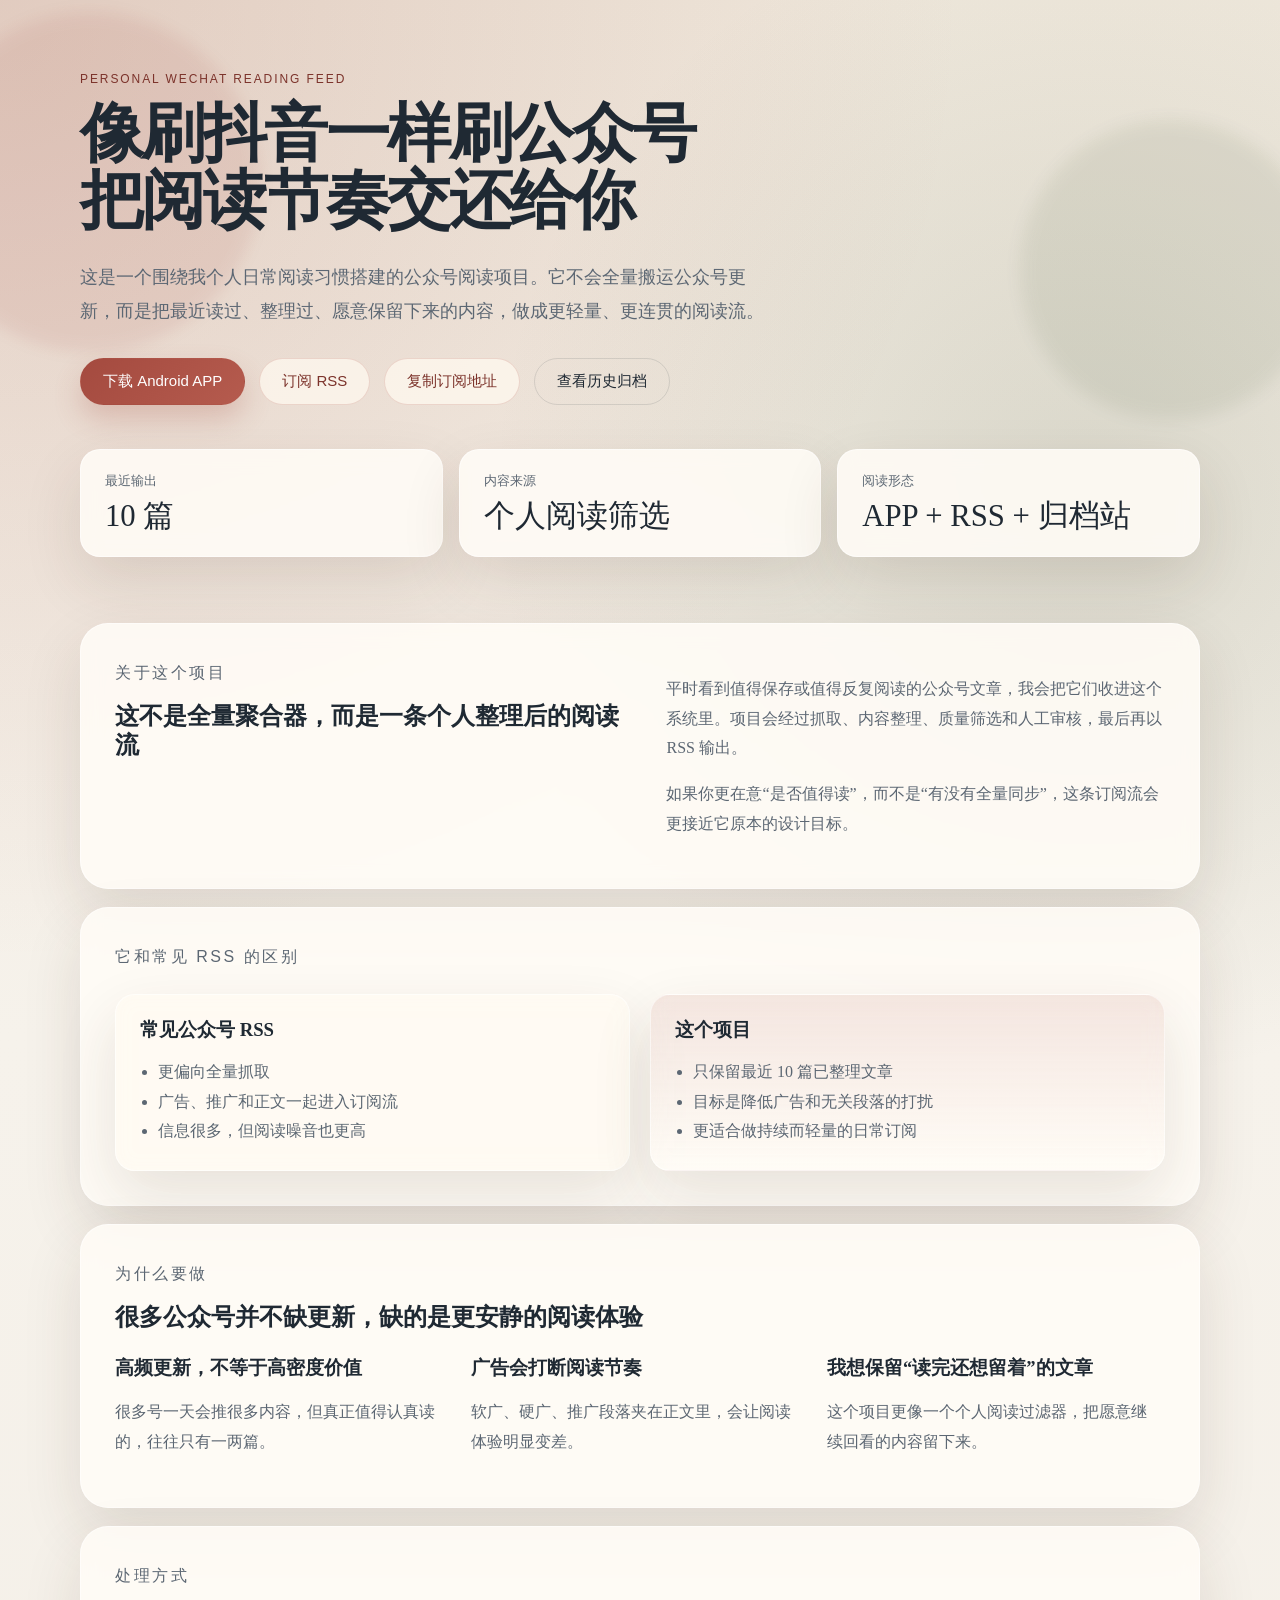
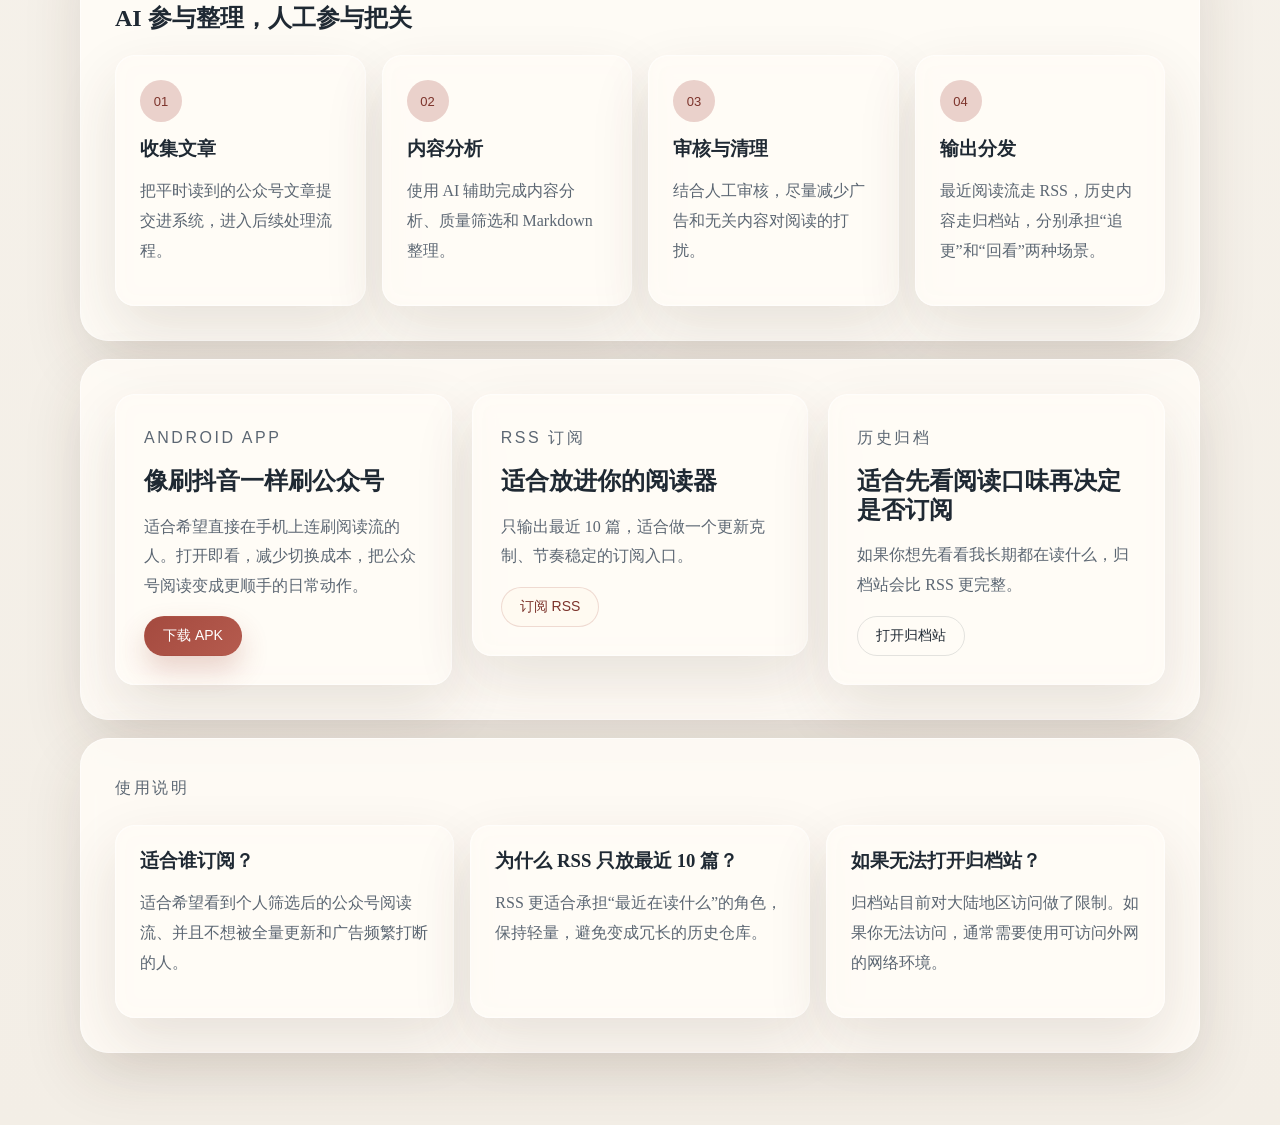
==== index.html @ 598930a6 "📝 docs: 更新 APK 下载链接至 v1.1" ====
<!DOCTYPE html>
<html lang="zh-CN">
<head>
  <meta charset="UTF-8">
  <meta name="viewport" content="width=device-width, initial-scale=1.0">
  <meta name="description" content="像刷抖音一样刷公众号：一个围绕个人阅读习惯构建的公众号阅读项目，提供 Android APP、RSS 阅读流与历史归档。">
  <meta name="theme-color" content="#f2efe8">
  <title>公众号阅读</title>
  <link rel="stylesheet" href="assets/style.css">
</head>
<body>
  <div class="page-shell">
    <header class="hero">
      <div class="hero__backdrop hero__backdrop--left"></div>
      <div class="hero__backdrop hero__backdrop--right"></div>
      <div class="hero__inner">
        <p class="eyebrow">Personal WeChat Reading Feed</p>
        <h1>像刷抖音一样刷公众号<br>把阅读节奏交还给你</h1>
        <p class="hero__lead">
          这是一个围绕我个人日常阅读习惯搭建的公众号阅读项目。它不会全量搬运公众号更新，而是把最近读过、整理过、愿意保留下来的内容，做成更轻量、更连贯的阅读流。
        </p>
        <div class="hero__actions">
          <a class="button button--primary" href="https://github.com/veesong/wxa-reader/releases/download/1.1/wxa-reader-1.1.apk" target="_blank" rel="noopener">下载 Android APP</a>
          <a class="button button--ghost" href="http://wxa-reader.x6o4.com/feed.xml" target="_blank" rel="noopener">订阅 RSS</a>
          <button class="button button--ghost" type="button" data-copy-feed data-copy-text="http://wxa-reader.x6o4.com/feed.xml">复制订阅地址</button>
          <a class="button button--plain" href="https://wxa-blog.x6o4.com/" target="_blank" rel="noopener">查看历史归档</a>
        </div>
        <dl class="hero__stats" aria-label="项目概览">
          <div>
            <dt>最近输出</dt>
            <dd>10 篇</dd>
          </div>
          <div>
            <dt>内容来源</dt>
            <dd>个人阅读筛选</dd>
          </div>
          <div>
            <dt>阅读形态</dt>
            <dd>APP + RSS + 归档站</dd>
          </div>
        </dl>
      </div>
    </header>

    <main class="content">
      <section class="panel panel--intro">
        <div class="panel__grid">
          <div>
            <p class="section-label">关于这个项目</p>
            <h2>这不是全量聚合器，而是一条个人整理后的阅读流</h2>
          </div>
          <div>
            <p>
              平时看到值得保存或值得反复阅读的公众号文章，我会把它们收进这个系统里。项目会经过抓取、内容整理、质量筛选和人工审核，最后再以 RSS 输出。
            </p>
            <p>
              如果你更在意“是否值得读”，而不是“有没有全量同步”，这条订阅流会更接近它原本的设计目标。
            </p>
          </div>
        </div>
      </section>

      <section class="panel panel--contrast">
        <p class="section-label">它和常见 RSS 的区别</p>
        <div class="compare">
          <article class="compare-card compare-card--muted">
            <h3>常见公众号 RSS</h3>
            <ul>
              <li>更偏向全量抓取</li>
              <li>广告、推广和正文一起进入订阅流</li>
              <li>信息很多，但阅读噪音也更高</li>
            </ul>
          </article>
          <article class="compare-card compare-card--highlight">
            <h3>这个项目</h3>
            <ul>
              <li>只保留最近 10 篇已整理文章</li>
              <li>目标是降低广告和无关段落的打扰</li>
              <li>更适合做持续而轻量的日常订阅</li>
            </ul>
          </article>
        </div>
      </section>

      <section class="panel panel--reason">
        <div class="panel__stack">
          <div>
            <p class="section-label">为什么要做</p>
            <h2>很多公众号并不缺更新，缺的是更安静的阅读体验</h2>
          </div>
          <div class="reason-grid">
            <article>
              <h3>高频更新，不等于高密度价值</h3>
              <p>很多号一天会推很多内容，但真正值得认真读的，往往只有一两篇。</p>
            </article>
            <article>
              <h3>广告会打断阅读节奏</h3>
              <p>软广、硬广、推广段落夹在正文里，会让阅读体验明显变差。</p>
            </article>
            <article>
              <h3>我想保留“读完还想留着”的文章</h3>
              <p>这个项目更像一个个人阅读过滤器，把愿意继续回看的内容留下来。</p>
            </article>
          </div>
        </div>
      </section>

      <section class="panel panel--process">
        <p class="section-label">处理方式</p>
        <h2>AI 参与整理，人工参与把关</h2>
        <div class="steps">
          <article class="step">
            <span>01</span>
            <h3>收集文章</h3>
            <p>把平时读到的公众号文章提交进系统，进入后续处理流程。</p>
          </article>
          <article class="step">
            <span>02</span>
            <h3>内容分析</h3>
            <p>使用 AI 辅助完成内容分析、质量筛选和 Markdown 整理。</p>
          </article>
          <article class="step">
            <span>03</span>
            <h3>审核与清理</h3>
            <p>结合人工审核，尽量减少广告和无关内容对阅读的打扰。</p>
          </article>
          <article class="step">
            <span>04</span>
            <h3>输出分发</h3>
            <p>最近阅读流走 RSS，历史内容走归档站，分别承担“追更”和“回看”两种场景。</p>
          </article>
        </div>
      </section>

      <section class="panel panel--links">
        <div class="panel__grid panel__grid--links">
          <article class="link-card">
            <p class="section-label">Android APP</p>
            <h2>像刷抖音一样刷公众号</h2>
            <p>适合希望直接在手机上连刷阅读流的人。打开即看，减少切换成本，把公众号阅读变成更顺手的日常动作。</p>
            <div class="link-card__actions">
              <a class="button button--primary" href="https://github.com/veesong/wxa-reader/releases/download/1.1/wxa-reader-1.1.apk" target="_blank" rel="noopener">下载 APK</a>
            </div>
          </article>
          <article class="link-card">
            <p class="section-label">RSS 订阅</p>
            <h2>适合放进你的阅读器</h2>
            <p>只输出最近 10 篇，适合做一个更新克制、节奏稳定的订阅入口。</p>
            <div class="link-card__actions">
              <a class="button button--ghost" href="http://wxa-reader.x6o4.com/feed.xml" target="_blank" rel="noopener">订阅 RSS</a>
            </div>
          </article>
          <article class="link-card">
            <p class="section-label">历史归档</p>
            <h2>适合先看阅读口味再决定是否订阅</h2>
            <p>如果你想先看看我长期都在读什么，归档站会比 RSS 更完整。</p>
            <div class="link-card__actions">
              <a class="button button--plain" href="https://wxa-blog.x6o4.com/" target="_blank" rel="noopener">打开归档站</a>
            </div>
          </article>
        </div>
      </section>

      <section class="panel panel--faq">
        <p class="section-label">使用说明</p>
        <div class="faq-list">
          <article>
            <h3>适合谁订阅？</h3>
            <p>适合希望看到个人筛选后的公众号阅读流、并且不想被全量更新和广告频繁打断的人。</p>
          </article>
          <article>
            <h3>为什么 RSS 只放最近 10 篇？</h3>
            <p>RSS 更适合承担“最近在读什么”的角色，保持轻量，避免变成冗长的历史仓库。</p>
          </article>
          <article>
            <h3>如果无法打开归档站？</h3>
            <p>归档站目前对大陆地区访问做了限制。如果你无法访问，通常需要使用可访问外网的网络环境。</p>
          </article>
        </div>
      </section>
    </main>
  </div>

  <script src="assets/app.js"></script>
</body>
</html>
---- assets/style.css ----
:root {
  --bg: #f2efe8;
  --paper: rgba(255, 252, 246, 0.88);
  --paper-strong: #fffaf0;
  --ink: #1f2933;
  --ink-soft: #5c6773;
  --line: rgba(31, 41, 51, 0.12);
  --accent: #a44a3f;
  --accent-deep: #7c332b;
  --accent-soft: #ead1cb;
  --olive: #5c6b4f;
  --shadow: 0 24px 60px rgba(63, 45, 28, 0.12);
  --radius-xl: 28px;
  --radius-lg: 20px;
  --radius-md: 14px;
  --content-width: 1120px;
}

* {
  box-sizing: border-box;
}

html {
  scroll-behavior: smooth;
}

body {
  margin: 0;
  color: var(--ink);
  background:
    radial-gradient(circle at top left, rgba(164, 74, 63, 0.18), transparent 32%),
    radial-gradient(circle at 85% 18%, rgba(92, 107, 79, 0.16), transparent 24%),
    linear-gradient(180deg, #efe8dc 0%, #f6f2eb 38%, #f3eee6 100%);
  font-family: Georgia, "Times New Roman", "Songti SC", serif;
}

a {
  color: inherit;
}

.page-shell {
  position: relative;
  overflow: hidden;
}

.hero {
  position: relative;
  padding: 72px 24px 40px;
}

.hero__inner,
.content {
  position: relative;
  z-index: 1;
  max-width: var(--content-width);
  margin: 0 auto;
}

.hero__backdrop {
  position: absolute;
  border-radius: 999px;
  filter: blur(8px);
  opacity: 0.72;
}

.hero__backdrop--left {
  width: 340px;
  height: 340px;
  top: 12px;
  left: -80px;
  background: rgba(164, 74, 63, 0.14);
}

.hero__backdrop--right {
  width: 300px;
  height: 300px;
  top: 120px;
  right: -40px;
  background: rgba(92, 107, 79, 0.14);
}

.eyebrow,
.section-label {
  margin: 0 0 14px;
  font-family: "Trebuchet MS", "PingFang SC", sans-serif;
  font-size: 12px;
  letter-spacing: 0.16em;
  text-transform: uppercase;
  color: var(--accent-deep);
}

.hero h1 {
  margin: 0;
  max-width: 100%;
  font-size: clamp(2.8rem, 5vw, 5rem);
  line-height: 1.05;
  letter-spacing: -0.04em;
}

.hero__lead {
  max-width: 700px;
  margin: 26px 0 0;
  font-size: 1.12rem;
  line-height: 1.9;
  color: var(--ink-soft);
}

.hero__actions {
  display: flex;
  flex-wrap: wrap;
  gap: 14px;
  margin-top: 30px;
}

.button {
  appearance: none;
  border: 1px solid transparent;
  border-radius: 999px;
  padding: 13px 22px;
  font-family: "Trebuchet MS", "PingFang SC", sans-serif;
  font-size: 15px;
  text-decoration: none;
  cursor: pointer;
  transition: transform 0.18s ease, box-shadow 0.18s ease, background 0.18s ease;
}

.button:hover {
  transform: translateY(-1px);
}

.button--primary {
  color: #fff;
  background: linear-gradient(135deg, var(--accent) 0%, #b55b4e 100%);
  box-shadow: 0 14px 28px rgba(164, 74, 63, 0.24);
}

.button--ghost {
  color: var(--accent-deep);
  background: rgba(255, 250, 240, 0.72);
  border-color: rgba(164, 74, 63, 0.18);
}

.button--plain {
  color: var(--ink);
  background: transparent;
  border-color: var(--line);
}

.hero__stats {
  display: grid;
  grid-template-columns: repeat(3, minmax(0, 1fr));
  gap: 16px;
  margin: 44px 0 0;
}

.hero__stats div,
.panel,
.compare-card,
.step,
.link-card,
.faq-list article {
  background: var(--paper);
  backdrop-filter: blur(10px);
  border: 1px solid rgba(255, 255, 255, 0.55);
  box-shadow: var(--shadow);
}

.hero__stats div {
  border-radius: var(--radius-lg);
  padding: 22px 24px;
}

.hero__stats dt {
  margin: 0;
  font-family: "Trebuchet MS", "PingFang SC", sans-serif;
  font-size: 13px;
  color: var(--ink-soft);
}

.hero__stats dd {
  margin: 10px 0 0;
  font-size: clamp(1.6rem, 2.4vw, 2.2rem);
  line-height: 1.1;
}

.content {
  padding: 8px 0 72px;
}

.panel {
  border-radius: var(--radius-xl);
  padding: 34px;
  margin-top: 18px;
}

.panel h2,
.compare-card h3,
.step h3,
.link-card h2,
.faq-list h3 {
  margin: 0;
  line-height: 1.2;
}

.panel p,
.compare-card li,
.step p,
.link-card p,
.faq-list p {
  font-size: 1rem;
  line-height: 1.85;
  color: var(--ink-soft);
}

.panel__grid {
  display: grid;
  grid-template-columns: 1.05fr 1fr;
  gap: 28px;
  align-items: start;
}

.panel__grid--compact {
  grid-template-columns: repeat(2, minmax(0, 1fr));
}

.panel__grid--links {
  grid-template-columns: repeat(3, minmax(0, 1fr));
  gap: 20px;
}

.panel__stack {
  display: grid;
  gap: 24px;
}

.compare {
  display: grid;
  grid-template-columns: repeat(2, minmax(0, 1fr));
  gap: 20px;
  margin-top: 22px;
}

.compare-card,
.step,
.link-card,
.faq-list article {
  border-radius: var(--radius-lg);
}

.compare-card {
  padding: 24px;
}

.compare-card--muted {
  background: rgba(255, 250, 240, 0.62);
}

.compare-card--highlight {
  background: linear-gradient(180deg, rgba(164, 74, 63, 0.12), rgba(255, 252, 246, 0.9));
}

.compare-card ul {
  margin: 16px 0 0;
  padding-left: 18px;
}

.reason-grid {
  display: grid;
  grid-template-columns: repeat(3, minmax(0, 1fr));
  gap: 18px;
}

.reason-grid article {
  padding: 0 8px 0 0;
}

.reason-grid h3 {
  margin: 0 0 10px;
  font-size: 1.16rem;
}

.steps {
  display: grid;
  grid-template-columns: repeat(4, minmax(0, 1fr));
  gap: 16px;
  margin-top: 22px;
}

.step {
  padding: 24px;
}

.step span {
  display: inline-flex;
  align-items: center;
  justify-content: center;
  width: 42px;
  height: 42px;
  border-radius: 50%;
  margin-bottom: 16px;
  font-family: "Trebuchet MS", "PingFang SC", sans-serif;
  font-size: 13px;
  color: var(--accent-deep);
  background: var(--accent-soft);
}

.link-card {
  padding: 28px;
}

.link-card__actions {
  display: flex;
  flex-wrap: wrap;
  gap: 10px;
  margin-top: 16px;
}

.link-card__actions .button {
  padding: 10px 18px;
  font-size: 14px;
}

.faq-list {
  display: grid;
  grid-template-columns: repeat(3, minmax(0, 1fr));
  gap: 16px;
  margin-top: 22px;
}

.faq-list article {
  padding: 24px;
}

.toast {
  position: fixed;
  right: 20px;
  bottom: 20px;
  max-width: calc(100vw - 40px);
  padding: 12px 16px;
  border-radius: 14px;
  color: #fff;
  background: rgba(31, 41, 51, 0.92);
  box-shadow: 0 14px 28px rgba(31, 41, 51, 0.24);
  font-family: "Trebuchet MS", "PingFang SC", sans-serif;
  font-size: 14px;
  opacity: 0;
  transform: translateY(12px);
  pointer-events: none;
  transition: opacity 0.2s ease, transform 0.2s ease;
}

.toast.is-visible {
  opacity: 1;
  transform: translateY(0);
}

@media (max-width: 980px) {
  .panel__grid,
  .panel__grid--compact,
  .compare,
  .reason-grid,
  .steps,
  .faq-list,
  .hero__stats {
    grid-template-columns: 1fr;
  }

  .hero {
    padding-top: 56px;
  }

  .hero h1 {
    max-width: 100%;
  }
}

@media (max-width: 640px) {
  .hero,
  .content {
    padding-left: 16px;
    padding-right: 16px;
  }

  .panel,
  .compare-card,
  .step,
  .link-card,
  .faq-list article,
  .hero__stats div {
    padding: 22px;
  }

  .hero__lead,
  .panel p,
  .compare-card li,
  .step p,
  .link-card p,
  .faq-list p {
    line-height: 1.72;
  }

  .button {
    width: 100%;
    text-align: center;
  }
}
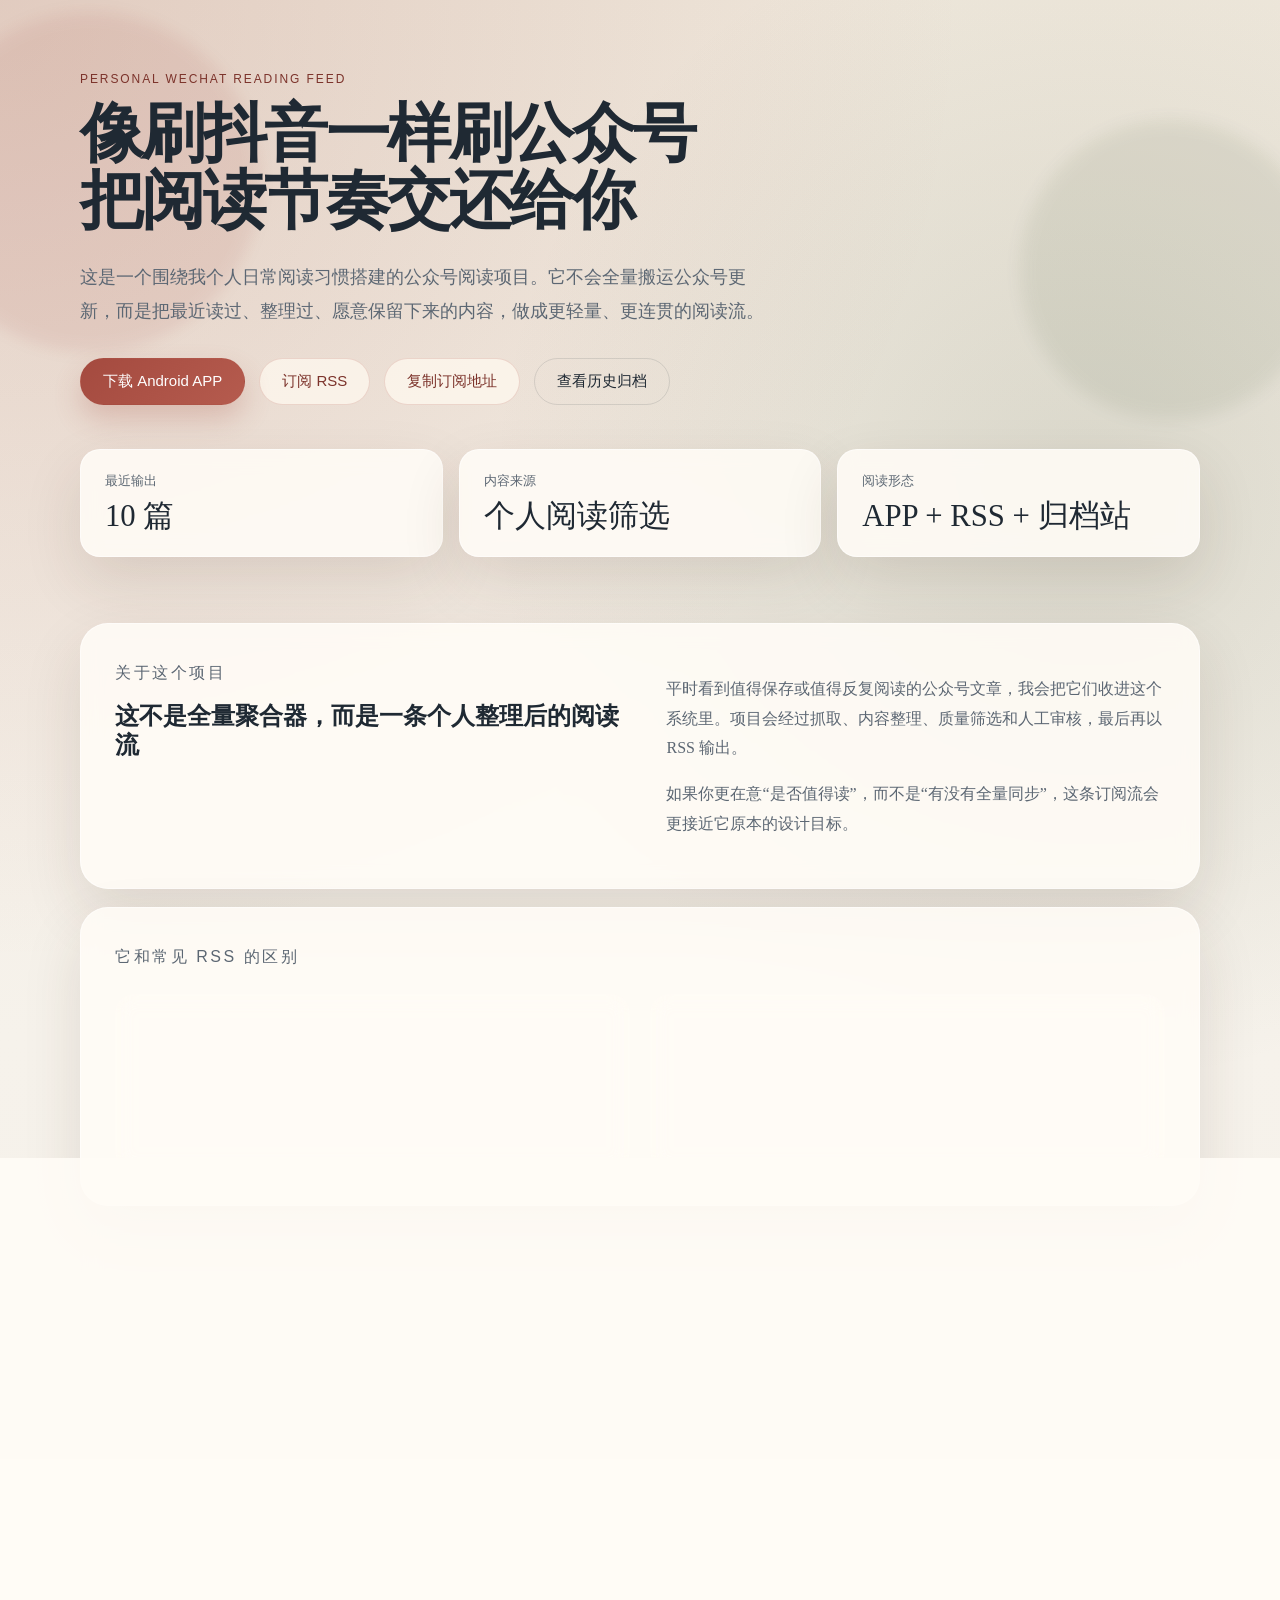
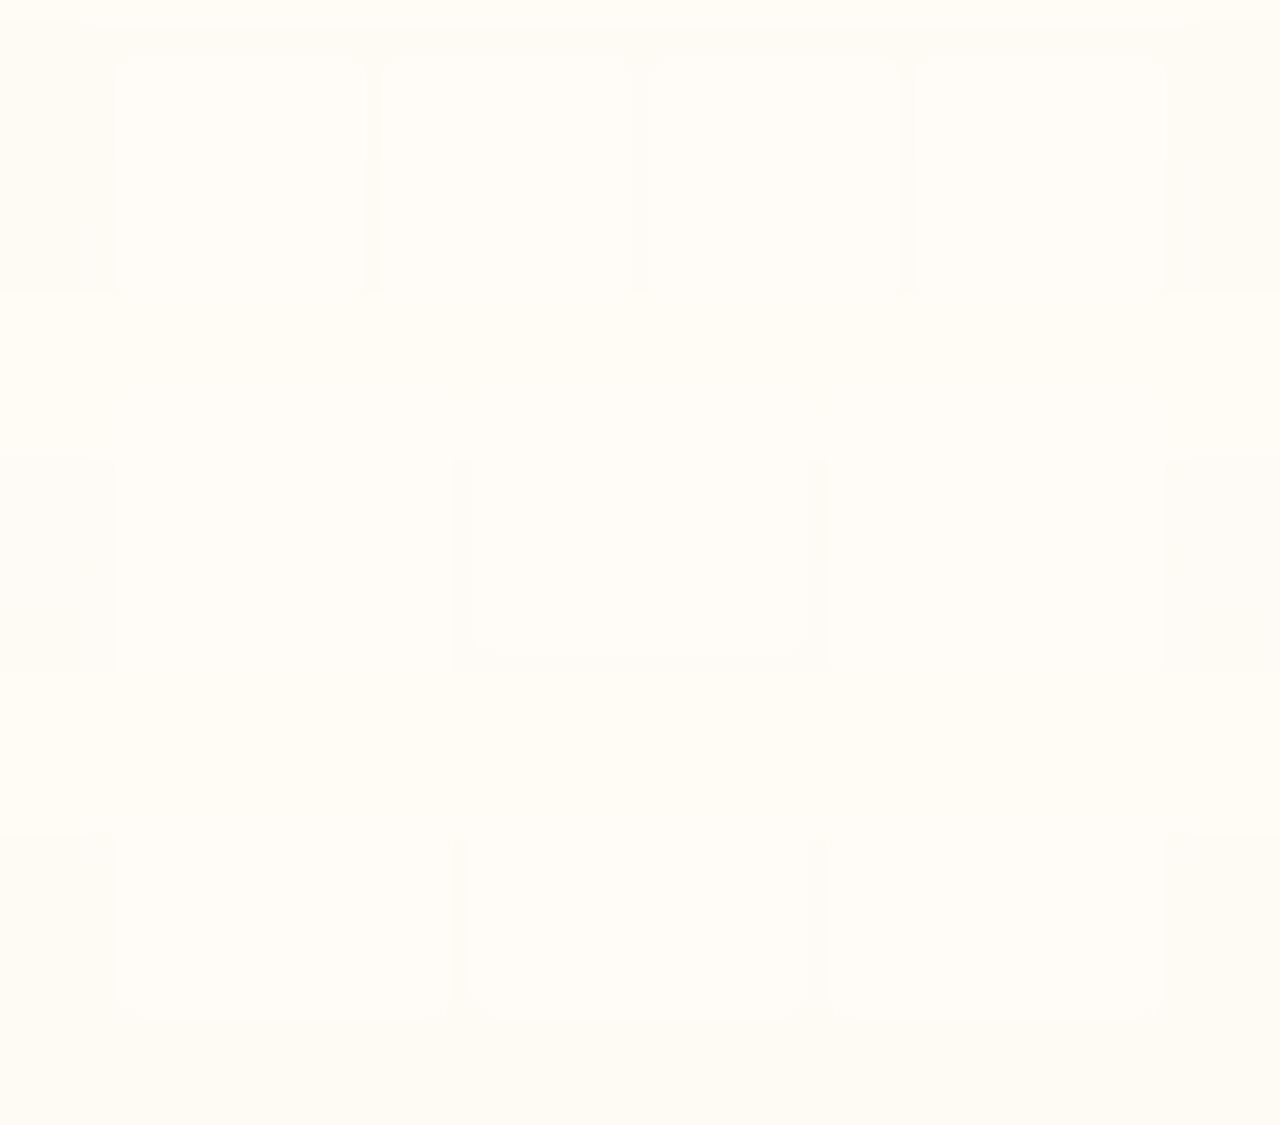
==== commit da8af8c0: "✨ feat(web): 为下载按钮增加悬浮二维码预览 提升桌面端下载体验，让用户可以先扫码再决定是否直接下载。  同时限制二维码仅在可悬浮设备显示，避免手机端点击下载被额外交互打断。" ====
--- a/index.html
+++ b/index.html
@@ -20,7 +20,12 @@
           这是一个围绕我个人日常阅读习惯搭建的公众号阅读项目。它不会全量搬运公众号更新，而是把最近读过、整理过、愿意保留下来的内容，做成更轻量、更连贯的阅读流。
         </p>
         <div class="hero__actions">
-          <a class="button button--primary" href="https://github.com/veesong/wxa-reader/releases/download/1.1/wxa-reader-1.1.apk" target="_blank" rel="noopener">下载 Android APP</a>
+          <div class="button-qrcode-wrap">
+            <a class="button button--primary" href="https://github.com/veesong/wxa-reader/releases/latest/download/wxa-reader-latest.apk" target="_blank" rel="noopener">下载 Android APP</a>
+            <span class="button-qrcode" role="img" aria-label="Android APP 下载二维码">
+              <img src="assets/qrcode.png" alt="Android APP 下载二维码">
+            </span>
+          </div>
           <a class="button button--ghost" href="http://wxa-reader.x6o4.com/feed.xml" target="_blank" rel="noopener">订阅 RSS</a>
           <button class="button button--ghost" type="button" data-copy-feed data-copy-text="http://wxa-reader.x6o4.com/feed.xml">复制订阅地址</button>
           <a class="button button--plain" href="https://wxa-blog.x6o4.com/" target="_blank" rel="noopener">查看历史归档</a>
@@ -139,7 +144,12 @@
             <h2>像刷抖音一样刷公众号</h2>
             <p>适合希望直接在手机上连刷阅读流的人。打开即看，减少切换成本，把公众号阅读变成更顺手的日常动作。</p>
             <div class="link-card__actions">
-              <a class="button button--primary" href="https://github.com/veesong/wxa-reader/releases/download/1.1/wxa-reader-1.1.apk" target="_blank" rel="noopener">下载 APK</a>
+              <div class="button-qrcode-wrap">
+                <a class="button button--primary" href="https://github.com/veesong/wxa-reader/releases/latest/download/wxa-reader-latest.apk" target="_blank" rel="noopener">下载 APK</a>
+                <span class="button-qrcode" role="img" aria-label="Android APP 下载二维码">
+                  <img src="assets/qrcode.png" alt="Android APP 下载二维码">
+                </span>
+              </div>
             </div>
           </article>
           <article class="link-card">
--- a/assets/style.css
+++ b/assets/style.css
@@ -128,6 +128,48 @@
   transform: translateY(-1px);
 }
 
+.button-qrcode-wrap {
+  position: relative;
+  display: inline-flex;
+  align-items: center;
+}
+
+.button-qrcode {
+  position: absolute;
+  left: 50%;
+  bottom: calc(100% + 14px);
+  width: 170px;
+  padding: 8px;
+  border-radius: 16px;
+  background: rgba(255, 252, 246, 0.96);
+  border: 1px solid rgba(31, 41, 51, 0.12);
+  box-shadow: 0 16px 30px rgba(31, 41, 51, 0.2);
+  opacity: 0;
+  visibility: hidden;
+  transform: translate(-50%, 8px);
+  transition: opacity 0.18s ease, transform 0.18s ease, visibility 0.18s ease;
+  z-index: 4;
+  /* 关键约束：二维码只做展示，不能拦截按钮点击。 */
+  pointer-events: none;
+}
+
+.button-qrcode img {
+  display: block;
+  width: 100%;
+  height: auto;
+  border-radius: 10px;
+}
+
+/* 关键约束：仅在支持悬浮的设备展示二维码，移动端点击按钮时直接下载。 */
+@media (hover: hover) and (pointer: fine) {
+  .button-qrcode-wrap:hover .button-qrcode,
+  .button-qrcode-wrap:focus-within .button-qrcode {
+    opacity: 1;
+    visibility: visible;
+    transform: translate(-50%, 0);
+  }
+}
+
 .button--primary {
   color: #fff;
   background: linear-gradient(135deg, var(--accent) 0%, #b55b4e 100%);
@@ -403,4 +445,8 @@
     width: 100%;
     text-align: center;
   }
+
+  .button-qrcode-wrap {
+    width: 100%;
+  }
 }
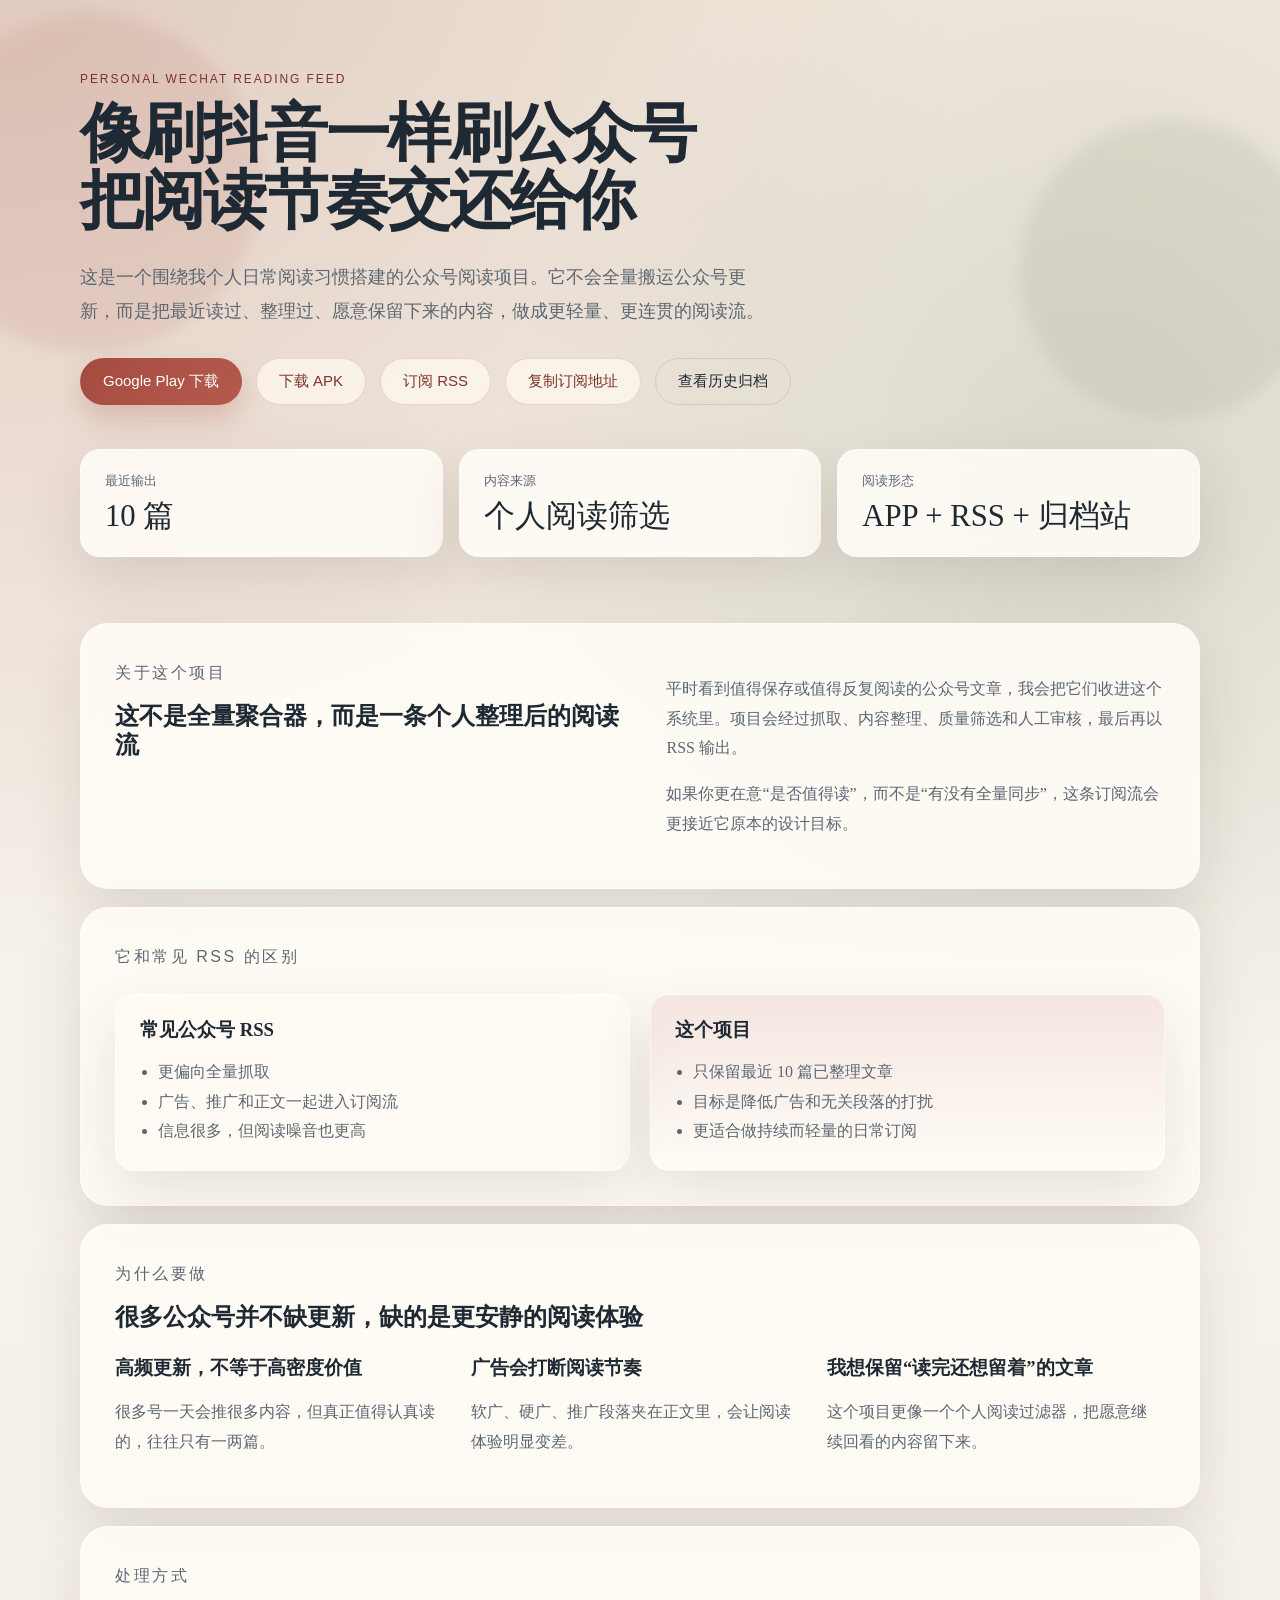
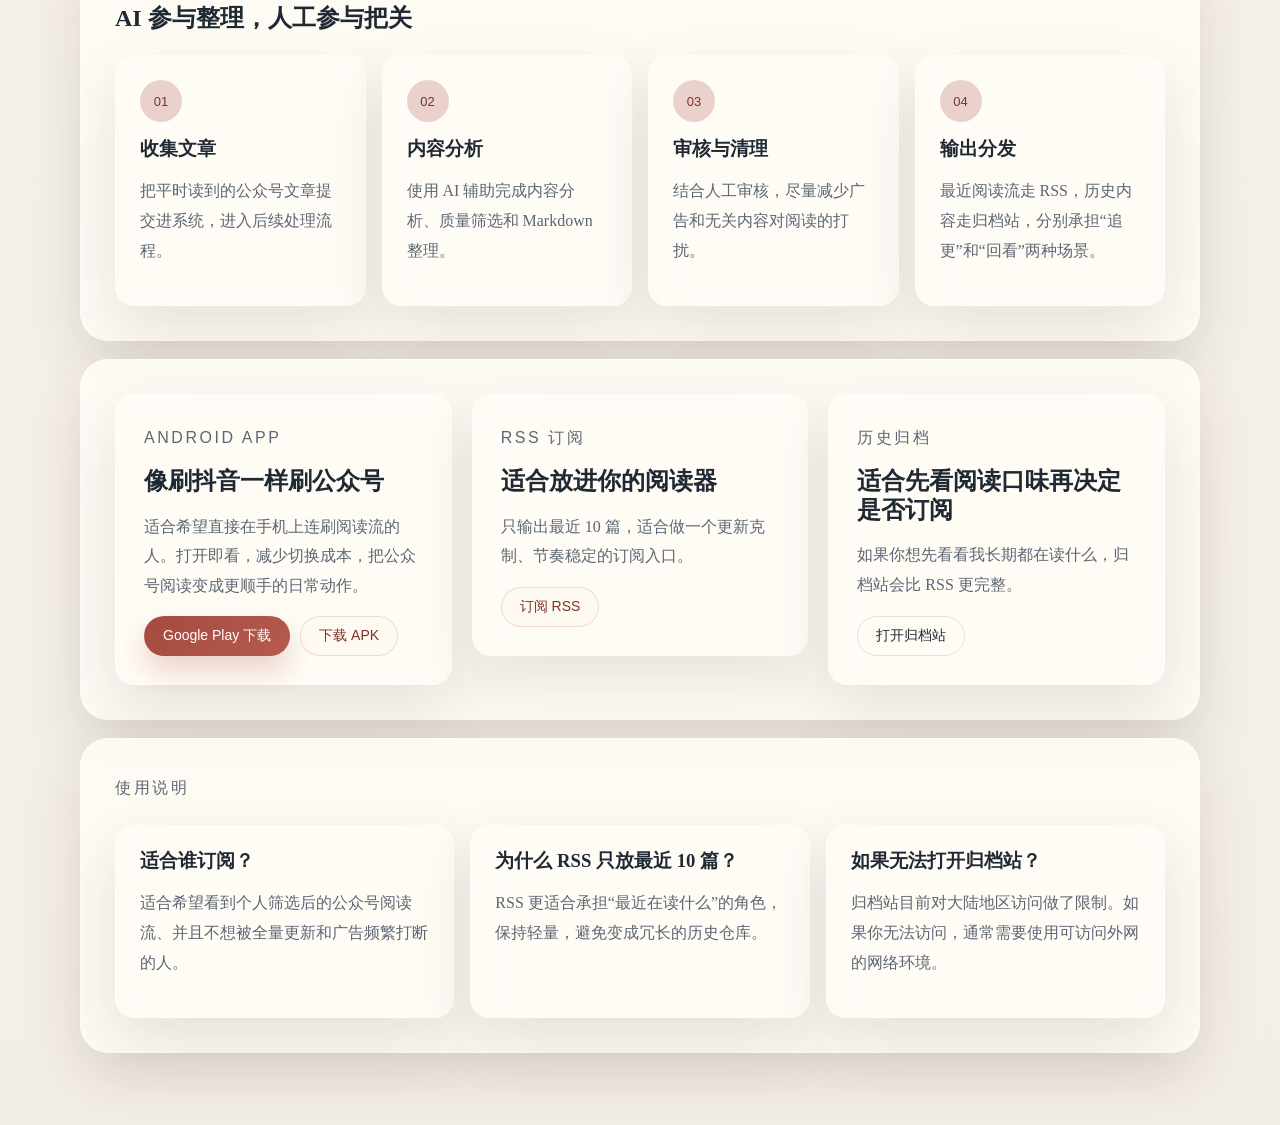
==== commit 7e03aa64: "✨feat(site): 增加 Google Play 下载入口 让官网首页和 README 都提供 Google Play 作为首选下载入口，同时保留 APK 下载作为备用方式，避免用户只能依赖 G" ====
--- a/index.html
+++ b/index.html
@@ -20,8 +20,9 @@
           这是一个围绕我个人日常阅读习惯搭建的公众号阅读项目。它不会全量搬运公众号更新，而是把最近读过、整理过、愿意保留下来的内容，做成更轻量、更连贯的阅读流。
         </p>
         <div class="hero__actions">
+          <a class="button button--primary" href="https://play.google.com/store/apps/details?id=com.x6o4.wxareader&amp;hl=zh" target="_blank" rel="noopener">Google Play 下载</a>
           <div class="button-qrcode-wrap">
-            <a class="button button--primary" href="https://github.com/veesong/wxa-reader/releases/latest/download/wxa-reader-latest.apk" target="_blank" rel="noopener">下载 Android APP</a>
+            <a class="button button--ghost" href="https://github.com/veesong/wxa-reader/releases/latest/download/wxa-reader-latest.apk" target="_blank" rel="noopener">下载 APK</a>
             <span class="button-qrcode" role="img" aria-label="Android APP 下载二维码">
               <img src="assets/qrcode.png" alt="Android APP 下载二维码">
             </span>
@@ -144,8 +145,9 @@
             <h2>像刷抖音一样刷公众号</h2>
             <p>适合希望直接在手机上连刷阅读流的人。打开即看，减少切换成本，把公众号阅读变成更顺手的日常动作。</p>
             <div class="link-card__actions">
+              <a class="button button--primary" href="https://play.google.com/store/apps/details?id=com.x6o4.wxareader&amp;hl=zh" target="_blank" rel="noopener">Google Play 下载</a>
               <div class="button-qrcode-wrap">
-                <a class="button button--primary" href="https://github.com/veesong/wxa-reader/releases/latest/download/wxa-reader-latest.apk" target="_blank" rel="noopener">下载 APK</a>
+                <a class="button button--ghost" href="https://github.com/veesong/wxa-reader/releases/latest/download/wxa-reader-latest.apk" target="_blank" rel="noopener">下载 APK</a>
                 <span class="button-qrcode" role="img" aria-label="Android APP 下载二维码">
                   <img src="assets/qrcode.png" alt="Android APP 下载二维码">
                 </span>
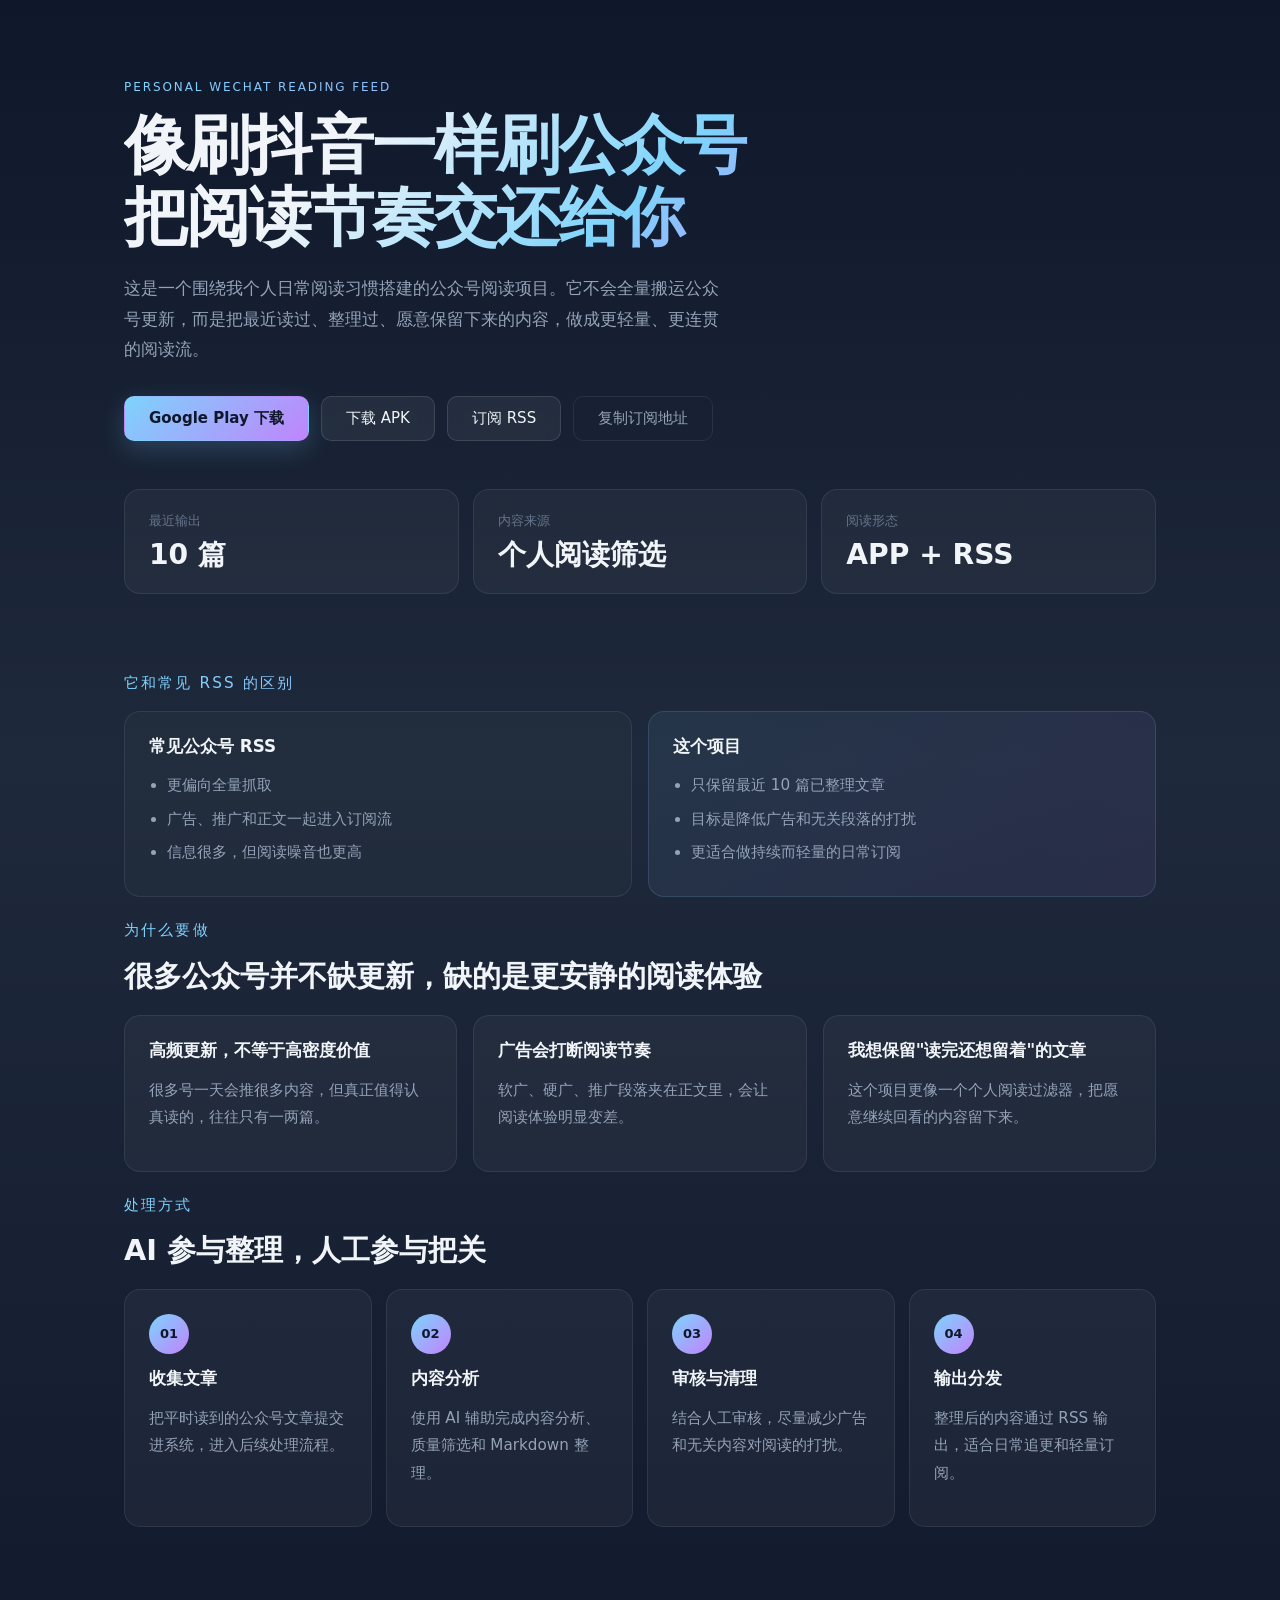
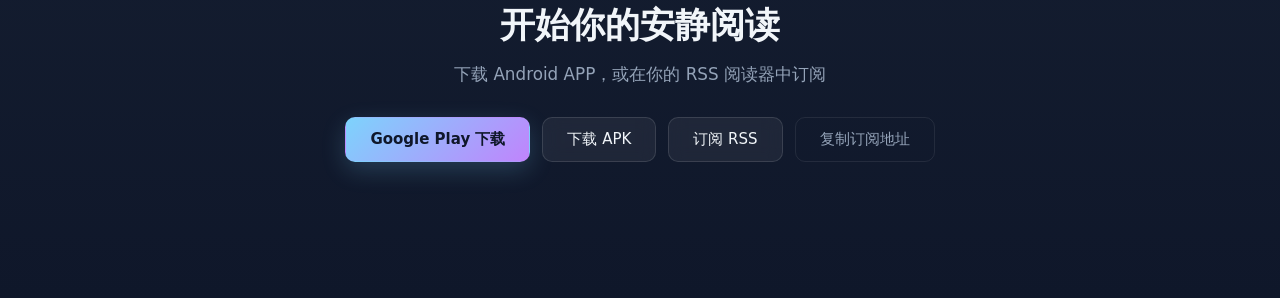
==== commit 0d4d32c5: "✨feat(landing): 落地页全面改版为渐变现代风格并移除归档站内容 - 视觉主题从暖色纸质（serif + 赭红）改为深色渐变（深蓝灰 + 蓝紫渐变） - 字体从 Georgia serif" ====
--- a/index.html
+++ b/index.html
@@ -3,73 +3,43 @@
 <head>
   <meta charset="UTF-8">
   <meta name="viewport" content="width=device-width, initial-scale=1.0">
-  <meta name="description" content="像刷抖音一样刷公众号：一个围绕个人阅读习惯构建的公众号阅读项目，提供 Android APP、RSS 阅读流与历史归档。">
-  <meta name="theme-color" content="#f2efe8">
+  <meta name="description" content="像刷抖音一样刷公众号：一个围绕个人阅读习惯构建的公众号阅读项目，提供 Android APP 与 RSS 阅读流。">
+  <meta name="theme-color" content="#0f172a">
   <title>公众号阅读</title>
   <link rel="stylesheet" href="assets/style.css">
 </head>
 <body>
-  <div class="page-shell">
+  <div class="shell">
     <header class="hero">
-      <div class="hero__backdrop hero__backdrop--left"></div>
-      <div class="hero__backdrop hero__backdrop--right"></div>
-      <div class="hero__inner">
-        <p class="eyebrow">Personal WeChat Reading Feed</p>
-        <h1>像刷抖音一样刷公众号<br>把阅读节奏交还给你</h1>
-        <p class="hero__lead">
-          这是一个围绕我个人日常阅读习惯搭建的公众号阅读项目。它不会全量搬运公众号更新，而是把最近读过、整理过、愿意保留下来的内容，做成更轻量、更连贯的阅读流。
-        </p>
-        <div class="hero__actions">
-          <a class="button button--primary" href="https://play.google.com/store/apps/details?id=com.x6o4.wxareader&amp;hl=zh" target="_blank" rel="noopener">Google Play 下载</a>
-          <div class="button-qrcode-wrap">
-            <a class="button button--ghost" href="https://github.com/veesong/wxa-reader/releases/latest/download/wxa-reader-latest.apk" target="_blank" rel="noopener">下载 APK</a>
-            <span class="button-qrcode" role="img" aria-label="Android APP 下载二维码">
-              <img src="assets/qrcode.png" alt="Android APP 下载二维码">
-            </span>
-          </div>
-          <a class="button button--ghost" href="http://wxa-reader.x6o4.com/feed.xml" target="_blank" rel="noopener">订阅 RSS</a>
-          <button class="button button--ghost" type="button" data-copy-feed data-copy-text="http://wxa-reader.x6o4.com/feed.xml">复制订阅地址</button>
-          <a class="button button--plain" href="https://wxa-blog.x6o4.com/" target="_blank" rel="noopener">查看历史归档</a>
+      <p class="eyebrow">Personal WeChat Reading Feed</p>
+      <h1>像刷抖音一样刷公众号<br>把阅读节奏交还给你</h1>
+      <p class="hero__lead">
+        这是一个围绕我个人日常阅读习惯搭建的公众号阅读项目。它不会全量搬运公众号更新，而是把最近读过、整理过、愿意保留下来的内容，做成更轻量、更连贯的阅读流。
+      </p>
+      <div class="hero__actions">
+        <a class="button button--primary" href="https://play.google.com/store/apps/details?id=com.x6o4.wxareader&amp;hl=zh" target="_blank" rel="noopener">Google Play 下载</a>
+        <div class="button-qrcode-wrap">
+          <a class="button button--ghost" href="https://github.com/veesong/wxa-reader/releases/latest/download/wxa-reader-latest.apk" target="_blank" rel="noopener">下载 APK</a>
+          <span class="button-qrcode" role="img" aria-label="Android APP 下载二维码">
+            <img src="assets/qrcode.png" alt="Android APP 下载二维码">
+          </span>
         </div>
-        <dl class="hero__stats" aria-label="项目概览">
-          <div>
-            <dt>最近输出</dt>
-            <dd>10 篇</dd>
-          </div>
-          <div>
-            <dt>内容来源</dt>
-            <dd>个人阅读筛选</dd>
-          </div>
-          <div>
-            <dt>阅读形态</dt>
-            <dd>APP + RSS + 归档站</dd>
-          </div>
-        </dl>
+        <a class="button button--ghost" href="http://wxa-reader.x6o4.com/feed.xml" target="_blank" rel="noopener">订阅 RSS</a>
+        <button class="button button--outline" type="button" data-copy-feed data-copy-text="http://wxa-reader.x6o4.com/feed.xml">复制订阅地址</button>
       </div>
+      <dl class="stats" aria-label="项目概览">
+        <div><dt>最近输出</dt><dd>10 篇</dd></div>
+        <div><dt>内容来源</dt><dd>个人阅读筛选</dd></div>
+        <div><dt>阅读形态</dt><dd>APP + RSS</dd></div>
+      </dl>
     </header>
 
     <main class="content">
-      <section class="panel panel--intro">
-        <div class="panel__grid">
-          <div>
-            <p class="section-label">关于这个项目</p>
-            <h2>这不是全量聚合器，而是一条个人整理后的阅读流</h2>
-          </div>
-          <div>
-            <p>
-              平时看到值得保存或值得反复阅读的公众号文章，我会把它们收进这个系统里。项目会经过抓取、内容整理、质量筛选和人工审核，最后再以 RSS 输出。
-            </p>
-            <p>
-              如果你更在意“是否值得读”，而不是“有没有全量同步”，这条订阅流会更接近它原本的设计目标。
-            </p>
-          </div>
-        </div>
-      </section>
-
-      <section class="panel panel--contrast">
+      <!-- 对比 -->
+      <section class="section">
         <p class="section-label">它和常见 RSS 的区别</p>
         <div class="compare">
-          <article class="compare-card compare-card--muted">
+          <article class="card card--muted">
             <h3>常见公众号 RSS</h3>
             <ul>
               <li>更偏向全量抓取</li>
@@ -77,7 +47,7 @@
               <li>信息很多，但阅读噪音也更高</li>
             </ul>
           </article>
-          <article class="compare-card compare-card--highlight">
+          <article class="card card--highlight">
             <h3>这个项目</h3>
             <ul>
               <li>只保留最近 10 篇已整理文章</li>
@@ -88,106 +58,68 @@
         </div>
       </section>
 
-      <section class="panel panel--reason">
-        <div class="panel__stack">
-          <div>
-            <p class="section-label">为什么要做</p>
-            <h2>很多公众号并不缺更新，缺的是更安静的阅读体验</h2>
-          </div>
-          <div class="reason-grid">
-            <article>
-              <h3>高频更新，不等于高密度价值</h3>
-              <p>很多号一天会推很多内容，但真正值得认真读的，往往只有一两篇。</p>
-            </article>
-            <article>
-              <h3>广告会打断阅读节奏</h3>
-              <p>软广、硬广、推广段落夹在正文里，会让阅读体验明显变差。</p>
-            </article>
-            <article>
-              <h3>我想保留“读完还想留着”的文章</h3>
-              <p>这个项目更像一个个人阅读过滤器，把愿意继续回看的内容留下来。</p>
-            </article>
-          </div>
-        </div>
-      </section>
-
-      <section class="panel panel--process">
-        <p class="section-label">处理方式</p>
-        <h2>AI 参与整理，人工参与把关</h2>
-        <div class="steps">
-          <article class="step">
-            <span>01</span>
-            <h3>收集文章</h3>
-            <p>把平时读到的公众号文章提交进系统，进入后续处理流程。</p>
+      <!-- 原因 -->
+      <section class="section">
+        <p class="section-label">为什么要做</p>
+        <h2>很多公众号并不缺更新，缺的是更安静的阅读体验</h2>
+        <div class="reason-grid">
+          <article class="card">
+            <h3>高频更新，不等于高密度价值</h3>
+            <p>很多号一天会推很多内容，但真正值得认真读的，往往只有一两篇。</p>
           </article>
-          <article class="step">
-            <span>02</span>
-            <h3>内容分析</h3>
-            <p>使用 AI 辅助完成内容分析、质量筛选和 Markdown 整理。</p>
+          <article class="card">
+            <h3>广告会打断阅读节奏</h3>
+            <p>软广、硬广、推广段落夹在正文里，会让阅读体验明显变差。</p>
           </article>
-          <article class="step">
-            <span>03</span>
-            <h3>审核与清理</h3>
-            <p>结合人工审核，尽量减少广告和无关内容对阅读的打扰。</p>
-          </article>
-          <article class="step">
-            <span>04</span>
-            <h3>输出分发</h3>
-            <p>最近阅读流走 RSS，历史内容走归档站，分别承担“追更”和“回看”两种场景。</p>
+          <article class="card">
+            <h3>我想保留"读完还想留着"的文章</h3>
+            <p>这个项目更像一个个人阅读过滤器，把愿意继续回看的内容留下来。</p>
           </article>
         </div>
       </section>
 
-      <section class="panel panel--links">
-        <div class="panel__grid panel__grid--links">
-          <article class="link-card">
-            <p class="section-label">Android APP</p>
-            <h2>像刷抖音一样刷公众号</h2>
-            <p>适合希望直接在手机上连刷阅读流的人。打开即看，减少切换成本，把公众号阅读变成更顺手的日常动作。</p>
-            <div class="link-card__actions">
-              <a class="button button--primary" href="https://play.google.com/store/apps/details?id=com.x6o4.wxareader&amp;hl=zh" target="_blank" rel="noopener">Google Play 下载</a>
-              <div class="button-qrcode-wrap">
-                <a class="button button--ghost" href="https://github.com/veesong/wxa-reader/releases/latest/download/wxa-reader-latest.apk" target="_blank" rel="noopener">下载 APK</a>
-                <span class="button-qrcode" role="img" aria-label="Android APP 下载二维码">
-                  <img src="assets/qrcode.png" alt="Android APP 下载二维码">
-                </span>
-              </div>
-            </div>
+      <!-- 处理流程 -->
+      <section class="section">
+        <p class="section-label">处理方式</p>
+        <h2>AI 参与整理，人工参与把关</h2>
+        <div class="steps">
+          <article class="card">
+            <span class="step-num">01</span>
+            <h3>收集文章</h3>
+            <p>把平时读到的公众号文章提交进系统，进入后续处理流程。</p>
           </article>
-          <article class="link-card">
-            <p class="section-label">RSS 订阅</p>
-            <h2>适合放进你的阅读器</h2>
-            <p>只输出最近 10 篇，适合做一个更新克制、节奏稳定的订阅入口。</p>
-            <div class="link-card__actions">
-              <a class="button button--ghost" href="http://wxa-reader.x6o4.com/feed.xml" target="_blank" rel="noopener">订阅 RSS</a>
-            </div>
+          <article class="card">
+            <span class="step-num">02</span>
+            <h3>内容分析</h3>
+            <p>使用 AI 辅助完成内容分析、质量筛选和 Markdown 整理。</p>
           </article>
-          <article class="link-card">
-            <p class="section-label">历史归档</p>
-            <h2>适合先看阅读口味再决定是否订阅</h2>
-            <p>如果你想先看看我长期都在读什么，归档站会比 RSS 更完整。</p>
-            <div class="link-card__actions">
-              <a class="button button--plain" href="https://wxa-blog.x6o4.com/" target="_blank" rel="noopener">打开归档站</a>
-            </div>
+          <article class="card">
+            <span class="step-num">03</span>
+            <h3>审核与清理</h3>
+            <p>结合人工审核，尽量减少广告和无关内容对阅读的打扰。</p>
+          </article>
+          <article class="card">
+            <span class="step-num">04</span>
+            <h3>输出分发</h3>
+            <p>整理后的内容通过 RSS 输出，适合日常追更和轻量订阅。</p>
           </article>
         </div>
       </section>
 
-      <section class="panel panel--faq">
-        <p class="section-label">使用说明</p>
-        <div class="faq-list">
-          <article>
-            <h3>适合谁订阅？</h3>
-            <p>适合希望看到个人筛选后的公众号阅读流、并且不想被全量更新和广告频繁打断的人。</p>
-          </article>
-          <article>
-            <h3>为什么 RSS 只放最近 10 篇？</h3>
-            <p>RSS 更适合承担“最近在读什么”的角色，保持轻量，避免变成冗长的历史仓库。</p>
-          </article>
-          <article>
-            <h3>如果无法打开归档站？</h3>
-            <p>归档站目前对大陆地区访问做了限制。如果你无法访问，通常需要使用可访问外网的网络环境。</p>
-          </article>
+      <!-- 底部 CTA -->
+      <section class="section section--cta">
+        <h2>开始你的安静阅读</h2>
+        <p>下载 Android APP，或在你的 RSS 阅读器中订阅</p>
+        <div class="cta-actions">
+          <a class="button button--primary" href="https://play.google.com/store/apps/details?id=com.x6o4.wxareader&amp;hl=zh" target="_blank" rel="noopener">Google Play 下载</a>
+          <div class="button-qrcode-wrap">
+            <a class="button button--ghost" href="https://github.com/veesong/wxa-reader/releases/latest/download/wxa-reader-latest.apk" target="_blank" rel="noopener">下载 APK</a>
+            <span class="button-qrcode" role="img" aria-label="Android APP 下载二维码">
+              <img src="assets/qrcode.png" alt="Android APP 下载二维码">
+            </span>
+          </div>
+          <a class="button button--ghost" href="http://wxa-reader.x6o4.com/feed.xml" target="_blank" rel="noopener">订阅 RSS</a>
+          <button class="button button--outline" type="button" data-copy-feed data-copy-text="http://wxa-reader.x6o4.com/feed.xml">复制订阅地址</button>
         </div>
       </section>
     </main>
@@ -195,4 +127,4 @@
 
   <script src="assets/app.js"></script>
 </body>
-</html>+</html>
--- a/assets/style.css
+++ b/assets/style.css
@@ -1,133 +1,133 @@
 :root {
-  --bg: #f2efe8;
-  --paper: rgba(255, 252, 246, 0.88);
-  --paper-strong: #fffaf0;
-  --ink: #1f2933;
-  --ink-soft: #5c6773;
-  --line: rgba(31, 41, 51, 0.12);
-  --accent: #a44a3f;
-  --accent-deep: #7c332b;
-  --accent-soft: #ead1cb;
-  --olive: #5c6b4f;
-  --shadow: 0 24px 60px rgba(63, 45, 28, 0.12);
-  --radius-xl: 28px;
-  --radius-lg: 20px;
-  --radius-md: 14px;
-  --content-width: 1120px;
-}
-
-* {
-  box-sizing: border-box;
-}
-
-html {
-  scroll-behavior: smooth;
-}
+  --bg-start: #0f172a;
+  --bg-mid: #1e293b;
+  --bg-end: #0f172a;
+  --surface: rgba(255, 255, 255, 0.04);
+  --border: rgba(255, 255, 255, 0.08);
+  --border-light: rgba(255, 255, 255, 0.12);
+  --ink: #f1f5f9;
+  --ink-soft: #94a3b8;
+  --ink-muted: #64748b;
+  --accent-from: #7dd3fc;
+  --accent-to: #c084fc;
+  --radius: 16px;
+  --content-width: 1080px;
+  --font: system-ui, -apple-system, "Segoe UI", Roboto, sans-serif;
+}
+
+* { box-sizing: border-box; }
+html { scroll-behavior: smooth; }
 
 body {
   margin: 0;
   color: var(--ink);
-  background:
-    radial-gradient(circle at top left, rgba(164, 74, 63, 0.18), transparent 32%),
-    radial-gradient(circle at 85% 18%, rgba(92, 107, 79, 0.16), transparent 24%),
-    linear-gradient(180deg, #efe8dc 0%, #f6f2eb 38%, #f3eee6 100%);
-  font-family: Georgia, "Times New Roman", "Songti SC", serif;
-}
-
-a {
-  color: inherit;
-}
-
-.page-shell {
-  position: relative;
-  overflow: hidden;
-}
-
-.hero {
-  position: relative;
-  padding: 72px 24px 40px;
-}
-
-.hero__inner,
-.content {
-  position: relative;
-  z-index: 1;
+  background: linear-gradient(180deg, var(--bg-start) 0%, var(--bg-mid) 40%, var(--bg-end) 100%);
+  font-family: var(--font);
+  -webkit-font-smoothing: antialiased;
+}
+
+a { color: inherit; text-decoration: none; }
+
+/* ── Shell：统一宽度容器 ──────────────── */
+
+.shell {
   max-width: var(--content-width);
   margin: 0 auto;
-}
-
-.hero__backdrop {
-  position: absolute;
-  border-radius: 999px;
-  filter: blur(8px);
-  opacity: 0.72;
-}
-
-.hero__backdrop--left {
-  width: 340px;
-  height: 340px;
-  top: 12px;
-  left: -80px;
-  background: rgba(164, 74, 63, 0.14);
-}
-
-.hero__backdrop--right {
-  width: 300px;
-  height: 300px;
-  top: 120px;
-  right: -40px;
-  background: rgba(92, 107, 79, 0.14);
-}
-
-.eyebrow,
-.section-label {
-  margin: 0 0 14px;
-  font-family: "Trebuchet MS", "PingFang SC", sans-serif;
+  padding: 0 24px;
+  overflow: hidden;
+}
+
+/* ── Hero ─────────────────────────────── */
+
+.hero {
+  padding: 80px 0 48px;
+}
+
+.eyebrow {
+  margin: 0 0 16px;
   font-size: 12px;
   letter-spacing: 0.16em;
   text-transform: uppercase;
-  color: var(--accent-deep);
+  background: linear-gradient(90deg, var(--accent-from), var(--accent-to));
+  -webkit-background-clip: text;
+  -webkit-text-fill-color: transparent;
+  background-clip: text;
 }
 
 .hero h1 {
   margin: 0;
-  max-width: 100%;
-  font-size: clamp(2.8rem, 5vw, 5rem);
-  line-height: 1.05;
-  letter-spacing: -0.04em;
+  max-width: 720px;
+  font-size: clamp(2.4rem, 5vw, 4.2rem);
+  font-weight: 700;
+  line-height: 1.12;
+  letter-spacing: -0.03em;
+  background: linear-gradient(135deg, #f1f5f9 30%, var(--accent-from) 70%, var(--accent-to));
+  -webkit-background-clip: text;
+  -webkit-text-fill-color: transparent;
+  background-clip: text;
 }
 
 .hero__lead {
-  max-width: 700px;
-  margin: 26px 0 0;
-  font-size: 1.12rem;
-  line-height: 1.9;
+  max-width: 600px;
+  margin: 20px 0 0;
+  font-size: 1.05rem;
+  line-height: 1.8;
   color: var(--ink-soft);
 }
+
+/* ── Buttons ──────────────────────────── */
 
 .hero__actions {
   display: flex;
   flex-wrap: wrap;
-  gap: 14px;
-  margin-top: 30px;
+  gap: 12px;
+  margin-top: 32px;
 }
 
 .button {
   appearance: none;
   border: 1px solid transparent;
-  border-radius: 999px;
-  padding: 13px 22px;
-  font-family: "Trebuchet MS", "PingFang SC", sans-serif;
+  border-radius: 10px;
+  padding: 12px 24px;
+  font-family: var(--font);
   font-size: 15px;
+  font-weight: 500;
   text-decoration: none;
   cursor: pointer;
   transition: transform 0.18s ease, box-shadow 0.18s ease, background 0.18s ease;
 }
 
-.button:hover {
-  transform: translateY(-1px);
-}
-
+.button:hover { transform: translateY(-1px); }
+
+.button--primary {
+  color: #0f172a;
+  background: linear-gradient(135deg, var(--accent-from), var(--accent-to));
+  box-shadow: 0 8px 24px rgba(125, 211, 252, 0.2);
+  font-weight: 600;
+}
+
+.button--primary:hover {
+  box-shadow: 0 12px 32px rgba(125, 211, 252, 0.3);
+}
+
+.button--ghost {
+  color: var(--ink);
+  background: rgba(255, 255, 255, 0.06);
+  border-color: var(--border-light);
+  backdrop-filter: blur(8px);
+}
+
+.button--ghost:hover { background: rgba(255, 255, 255, 0.1); }
+
+.button--outline {
+  color: var(--ink-soft);
+  background: transparent;
+  border-color: var(--border);
+}
+
+.button--outline:hover { color: var(--ink); border-color: var(--border-light); }
+
+/* 二维码弹窗 */
 .button-qrcode-wrap {
   position: relative;
   display: inline-flex;
@@ -140,16 +140,15 @@
   bottom: calc(100% + 14px);
   width: 170px;
   padding: 8px;
-  border-radius: 16px;
+  border-radius: 14px;
   background: rgba(255, 252, 246, 0.96);
-  border: 1px solid rgba(31, 41, 51, 0.12);
-  box-shadow: 0 16px 30px rgba(31, 41, 51, 0.2);
+  border: 1px solid rgba(255, 255, 255, 0.15);
+  box-shadow: 0 16px 40px rgba(0, 0, 0, 0.5);
   opacity: 0;
   visibility: hidden;
   transform: translate(-50%, 8px);
   transition: opacity 0.18s ease, transform 0.18s ease, visibility 0.18s ease;
   z-index: 4;
-  /* 关键约束：二维码只做展示，不能拦截按钮点击。 */
   pointer-events: none;
 }
 
@@ -160,7 +159,6 @@
   border-radius: 10px;
 }
 
-/* 关键约束：仅在支持悬浮的设备展示二维码，移动端点击按钮时直接下载。 */
 @media (hover: hover) and (pointer: fine) {
   .button-qrcode-wrap:hover .button-qrcode,
   .button-qrcode-wrap:focus-within .button-qrcode {
@@ -170,208 +168,167 @@
   }
 }
 
-.button--primary {
-  color: #fff;
-  background: linear-gradient(135deg, var(--accent) 0%, #b55b4e 100%);
-  box-shadow: 0 14px 28px rgba(164, 74, 63, 0.24);
-}
-
-.button--ghost {
-  color: var(--accent-deep);
-  background: rgba(255, 250, 240, 0.72);
-  border-color: rgba(164, 74, 63, 0.18);
-}
-
-.button--plain {
-  color: var(--ink);
-  background: transparent;
-  border-color: var(--line);
-}
-
-.hero__stats {
+/* ── Stats ─────────────────────────────── */
+
+.stats {
+  display: grid;
+  grid-template-columns: repeat(3, minmax(0, 1fr));
+  gap: 14px;
+  margin: 48px 0 0;
+}
+
+.stats div {
+  border-radius: var(--radius);
+  padding: 22px 24px;
+  background: var(--surface);
+  border: 1px solid var(--border);
+}
+
+.stats dt {
+  margin: 0;
+  font-size: 13px;
+  color: var(--ink-muted);
+}
+
+.stats dd {
+  margin: 10px 0 0;
+  font-size: clamp(1.4rem, 2.2vw, 2rem);
+  font-weight: 600;
+  line-height: 1.1;
+}
+
+/* ── Content sections ─────────────────── */
+
+.content {
+  padding: 8px 0 80px;
+}
+
+.section {
+  margin-top: 20px;
+}
+
+.section-label {
+  margin: 0 0 14px;
+  font-size: 12px;
+  letter-spacing: 0.14em;
+  text-transform: uppercase;
+  background: linear-gradient(90deg, var(--accent-from), var(--accent-to));
+  -webkit-background-clip: text;
+  -webkit-text-fill-color: transparent;
+  background-clip: text;
+}
+
+.section h2 {
+  margin: 0;
+  font-size: clamp(1.4rem, 2.5vw, 1.8rem);
+  font-weight: 600;
+  line-height: 1.25;
+}
+
+.section h3 {
+  margin: 0;
+  font-size: 1.05rem;
+  font-weight: 600;
+  line-height: 1.3;
+}
+
+.section p,
+.card li {
+  font-size: 0.95rem;
+  line-height: 1.8;
+  color: var(--ink-soft);
+}
+
+/* ── Card（统一一层） ─────────────────── */
+
+.card {
+  border-radius: var(--radius);
+  padding: 24px;
+  background: var(--surface);
+  border: 1px solid var(--border);
+}
+
+.card--muted {
+  background: rgba(255, 255, 255, 0.02);
+}
+
+.card--highlight {
+  background: linear-gradient(135deg, rgba(125, 211, 252, 0.08), rgba(192, 132, 252, 0.08));
+  border-color: rgba(125, 211, 252, 0.15);
+}
+
+.card ul {
+  margin: 14px 0 0;
+  padding-left: 18px;
+}
+
+.card li { margin-bottom: 6px; }
+
+/* ── Compare ───────────────────────────── */
+
+.compare {
+  display: grid;
+  grid-template-columns: repeat(2, minmax(0, 1fr));
+  gap: 16px;
+}
+
+/* ── Reason grid ───────────────────────── */
+
+.reason-grid {
   display: grid;
   grid-template-columns: repeat(3, minmax(0, 1fr));
   gap: 16px;
-  margin: 44px 0 0;
-}
-
-.hero__stats div,
-.panel,
-.compare-card,
-.step,
-.link-card,
-.faq-list article {
-  background: var(--paper);
-  backdrop-filter: blur(10px);
-  border: 1px solid rgba(255, 255, 255, 0.55);
-  box-shadow: var(--shadow);
-}
-
-.hero__stats div {
-  border-radius: var(--radius-lg);
-  padding: 22px 24px;
-}
-
-.hero__stats dt {
-  margin: 0;
-  font-family: "Trebuchet MS", "PingFang SC", sans-serif;
-  font-size: 13px;
-  color: var(--ink-soft);
-}
-
-.hero__stats dd {
-  margin: 10px 0 0;
-  font-size: clamp(1.6rem, 2.4vw, 2.2rem);
-  line-height: 1.1;
-}
-
-.content {
-  padding: 8px 0 72px;
-}
-
-.panel {
-  border-radius: var(--radius-xl);
-  padding: 34px;
-  margin-top: 18px;
-}
-
-.panel h2,
-.compare-card h3,
-.step h3,
-.link-card h2,
-.faq-list h3 {
-  margin: 0;
-  line-height: 1.2;
-}
-
-.panel p,
-.compare-card li,
-.step p,
-.link-card p,
-.faq-list p {
-  font-size: 1rem;
-  line-height: 1.85;
-  color: var(--ink-soft);
-}
-
-.panel__grid {
-  display: grid;
-  grid-template-columns: 1.05fr 1fr;
-  gap: 28px;
-  align-items: start;
-}
-
-.panel__grid--compact {
-  grid-template-columns: repeat(2, minmax(0, 1fr));
-}
-
-.panel__grid--links {
-  grid-template-columns: repeat(3, minmax(0, 1fr));
-  gap: 20px;
-}
-
-.panel__stack {
-  display: grid;
-  gap: 24px;
-}
-
-.compare {
-  display: grid;
-  grid-template-columns: repeat(2, minmax(0, 1fr));
-  gap: 20px;
-  margin-top: 22px;
-}
-
-.compare-card,
-.step,
-.link-card,
-.faq-list article {
-  border-radius: var(--radius-lg);
-}
-
-.compare-card {
-  padding: 24px;
-}
-
-.compare-card--muted {
-  background: rgba(255, 250, 240, 0.62);
-}
-
-.compare-card--highlight {
-  background: linear-gradient(180deg, rgba(164, 74, 63, 0.12), rgba(255, 252, 246, 0.9));
-}
-
-.compare-card ul {
-  margin: 16px 0 0;
-  padding-left: 18px;
-}
-
-.reason-grid {
-  display: grid;
-  grid-template-columns: repeat(3, minmax(0, 1fr));
-  gap: 18px;
-}
-
-.reason-grid article {
-  padding: 0 8px 0 0;
-}
-
-.reason-grid h3 {
-  margin: 0 0 10px;
-  font-size: 1.16rem;
-}
+  margin-top: 20px;
+}
+
+/* ── Steps ─────────────────────────────── */
 
 .steps {
   display: grid;
   grid-template-columns: repeat(4, minmax(0, 1fr));
-  gap: 16px;
-  margin-top: 22px;
-}
-
-.step {
-  padding: 24px;
-}
-
-.step span {
+  gap: 14px;
+  margin-top: 20px;
+}
+
+.step-num {
   display: inline-flex;
   align-items: center;
   justify-content: center;
-  width: 42px;
-  height: 42px;
+  width: 40px;
+  height: 40px;
   border-radius: 50%;
-  margin-bottom: 16px;
-  font-family: "Trebuchet MS", "PingFang SC", sans-serif;
+  margin-bottom: 14px;
   font-size: 13px;
-  color: var(--accent-deep);
-  background: var(--accent-soft);
-}
-
-.link-card {
-  padding: 28px;
-}
-
-.link-card__actions {
+  font-weight: 600;
+  color: #0f172a;
+  background: linear-gradient(135deg, var(--accent-from), var(--accent-to));
+}
+
+/* ── Bottom CTA ────────────────────────── */
+
+.section--cta {
+  text-align: center;
+  padding: 56px 0;
+}
+
+.section--cta h2 {
+  font-size: clamp(1.6rem, 3vw, 2.2rem);
+}
+
+.section--cta > p {
+  margin: 12px 0 0;
+  font-size: 1.05rem;
+}
+
+.cta-actions {
   display: flex;
   flex-wrap: wrap;
-  gap: 10px;
-  margin-top: 16px;
-}
-
-.link-card__actions .button {
-  padding: 10px 18px;
-  font-size: 14px;
-}
-
-.faq-list {
-  display: grid;
-  grid-template-columns: repeat(3, minmax(0, 1fr));
-  gap: 16px;
-  margin-top: 22px;
-}
-
-.faq-list article {
-  padding: 24px;
-}
+  justify-content: center;
+  gap: 12px;
+  margin-top: 28px;
+}
+
+/* ── Toast ──────────────────────────────── */
 
 .toast {
   position: fixed;
@@ -379,12 +336,14 @@
   bottom: 20px;
   max-width: calc(100vw - 40px);
   padding: 12px 16px;
-  border-radius: 14px;
-  color: #fff;
-  background: rgba(31, 41, 51, 0.92);
-  box-shadow: 0 14px 28px rgba(31, 41, 51, 0.24);
-  font-family: "Trebuchet MS", "PingFang SC", sans-serif;
+  border-radius: 10px;
+  color: #e2e8f0;
+  background: rgba(30, 41, 59, 0.95);
+  border: 1px solid var(--border-light);
+  box-shadow: 0 8px 24px rgba(0, 0, 0, 0.4);
+  font-family: var(--font);
   font-size: 14px;
+  backdrop-filter: blur(8px);
   opacity: 0;
   transform: translateY(12px);
   pointer-events: none;
@@ -396,57 +355,35 @@
   transform: translateY(0);
 }
 
+/* ── Responsive ────────────────────────── */
+
 @media (max-width: 980px) {
-  .panel__grid,
-  .panel__grid--compact,
   .compare,
   .reason-grid,
   .steps,
-  .faq-list,
-  .hero__stats {
+  .stats {
     grid-template-columns: 1fr;
   }
 
-  .hero {
-    padding-top: 56px;
-  }
-
-  .hero h1 {
-    max-width: 100%;
-  }
+  .hero { padding-top: 56px; }
 }
 
 @media (max-width: 640px) {
-  .hero,
-  .content {
-    padding-left: 16px;
-    padding-right: 16px;
-  }
-
-  .panel,
-  .compare-card,
-  .step,
-  .link-card,
-  .faq-list article,
-  .hero__stats div {
-    padding: 22px;
-  }
-
-  .hero__lead,
-  .panel p,
-  .compare-card li,
-  .step p,
-  .link-card p,
-  .faq-list p {
-    line-height: 1.72;
-  }
+  .shell { padding: 0 16px; }
+
+  .card { padding: 20px; }
+
+  .stats div { padding: 18px; }
 
   .button {
     width: 100%;
     text-align: center;
   }
 
-  .button-qrcode-wrap {
-    width: 100%;
+  .button-qrcode-wrap { width: 100%; }
+
+  .cta-actions {
+    flex-direction: column;
+    align-items: stretch;
   }
-}+}
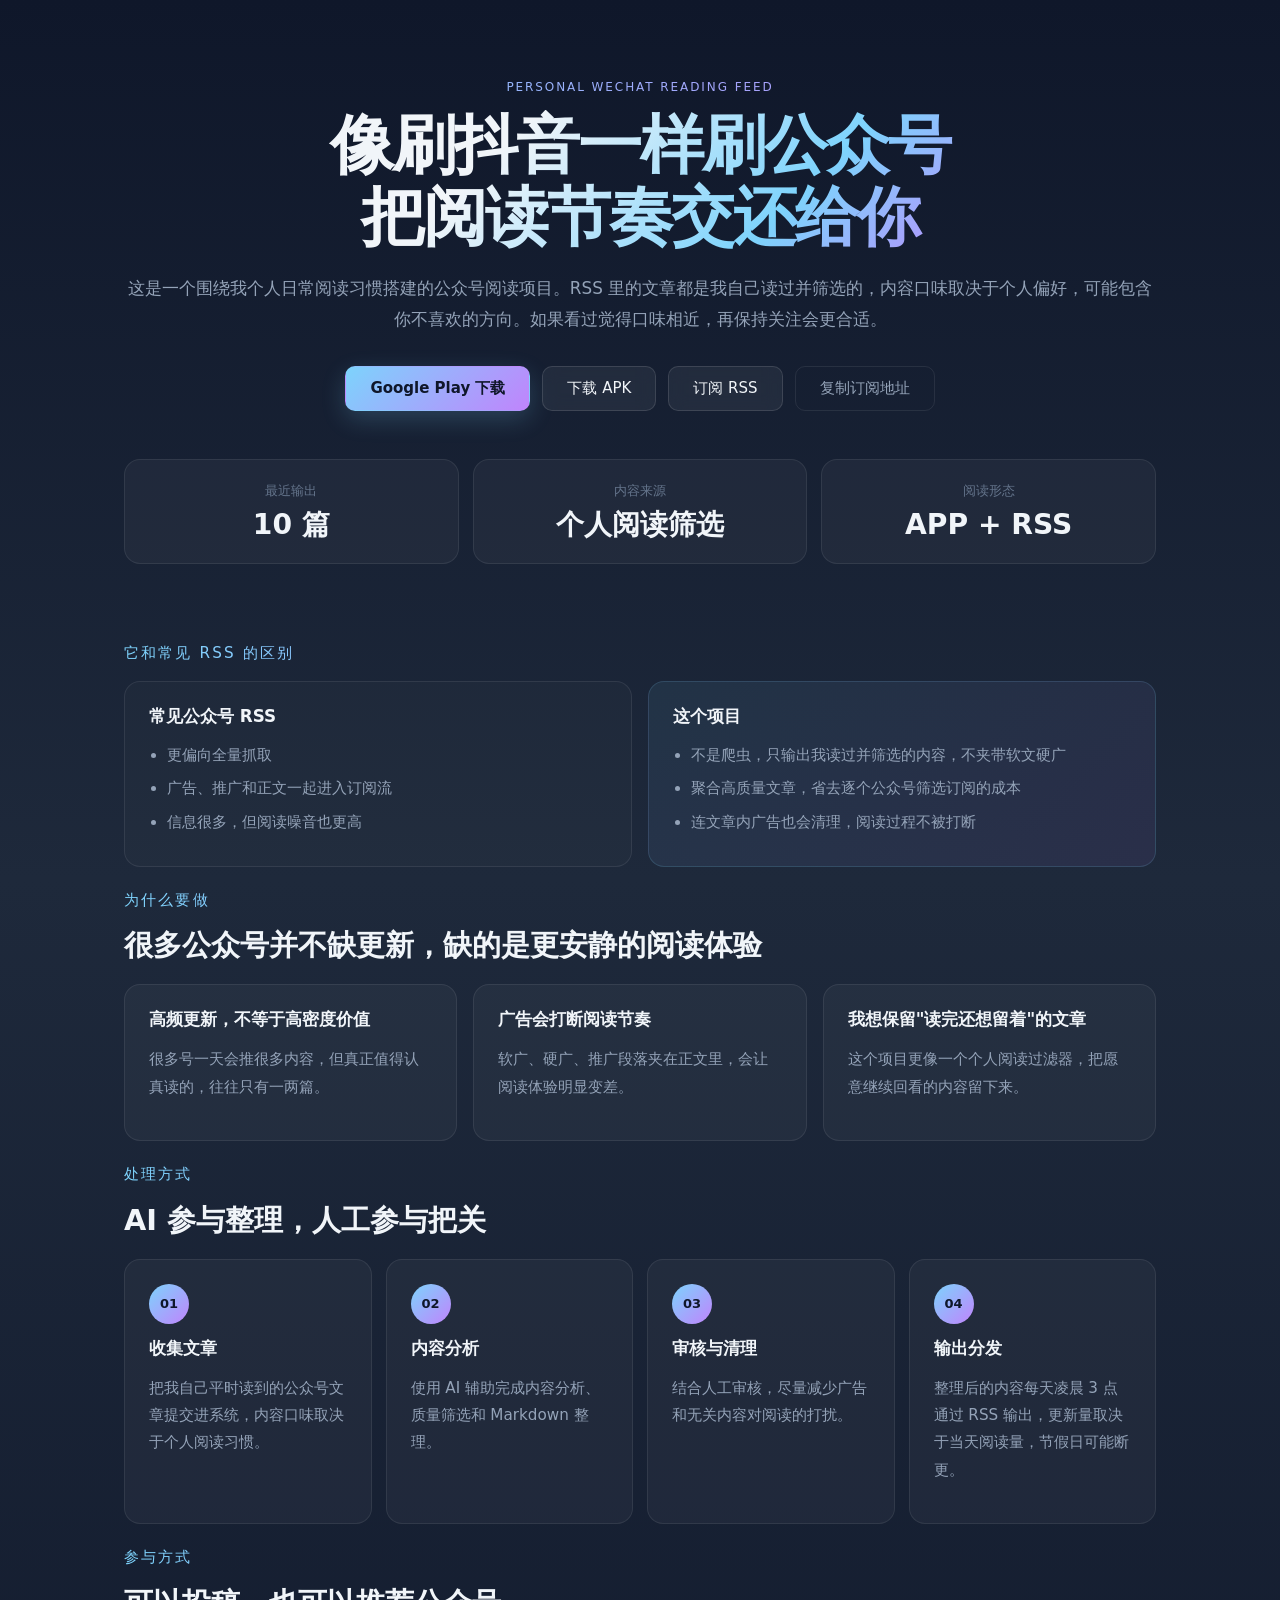
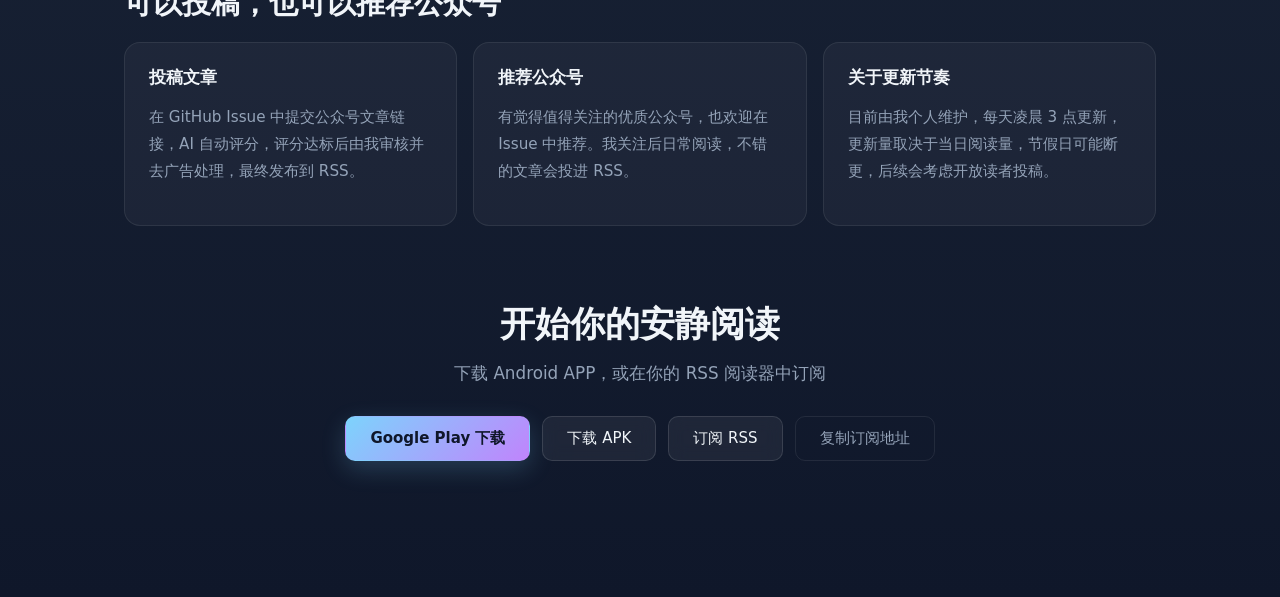
==== commit 7cab16f0: "📝docs(landing): 移除归档站内容，优化落地页文案与布局 - README：删除归档站链接及相关章节，重写 RSS 差异点为三条明确对比，补充更新节奏和个人口味说明，仓库说明明确为落地页非" ====
--- a/index.html
+++ b/index.html
@@ -14,7 +14,7 @@
       <p class="eyebrow">Personal WeChat Reading Feed</p>
       <h1>像刷抖音一样刷公众号<br>把阅读节奏交还给你</h1>
       <p class="hero__lead">
-        这是一个围绕我个人日常阅读习惯搭建的公众号阅读项目。它不会全量搬运公众号更新，而是把最近读过、整理过、愿意保留下来的内容，做成更轻量、更连贯的阅读流。
+        这是一个围绕我个人日常阅读习惯搭建的公众号阅读项目。RSS 里的文章都是我自己读过并筛选的，内容口味取决于个人偏好，可能包含你不喜欢的方向。如果看过觉得口味相近，再保持关注会更合适。
       </p>
       <div class="hero__actions">
         <a class="button button--primary" href="https://play.google.com/store/apps/details?id=com.x6o4.wxareader&amp;hl=zh" target="_blank" rel="noopener">Google Play 下载</a>
@@ -50,9 +50,9 @@
           <article class="card card--highlight">
             <h3>这个项目</h3>
             <ul>
-              <li>只保留最近 10 篇已整理文章</li>
-              <li>目标是降低广告和无关段落的打扰</li>
-              <li>更适合做持续而轻量的日常订阅</li>
+              <li>不是爬虫，只输出我读过并筛选的内容，不夹带软文硬广</li>
+              <li>聚合高质量文章，省去逐个公众号筛选订阅的成本</li>
+              <li>连文章内广告也会清理，阅读过程不被打断</li>
             </ul>
           </article>
         </div>
@@ -86,7 +86,7 @@
           <article class="card">
             <span class="step-num">01</span>
             <h3>收集文章</h3>
-            <p>把平时读到的公众号文章提交进系统，进入后续处理流程。</p>
+            <p>把我自己平时读到的公众号文章提交进系统，内容口味取决于个人阅读习惯。</p>
           </article>
           <article class="card">
             <span class="step-num">02</span>
@@ -101,7 +101,27 @@
           <article class="card">
             <span class="step-num">04</span>
             <h3>输出分发</h3>
-            <p>整理后的内容通过 RSS 输出，适合日常追更和轻量订阅。</p>
+            <p>整理后的内容每天凌晨 3 点通过 RSS 输出，更新量取决于当天阅读量，节假日可能断更。</p>
+          </article>
+        </div>
+      </section>
+
+      <!-- 投稿与推荐 -->
+      <section class="section">
+        <p class="section-label">参与方式</p>
+        <h2>可以投稿，也可以推荐公众号</h2>
+        <div class="reason-grid">
+          <article class="card">
+            <h3>投稿文章</h3>
+            <p>在 <a href="https://github.com/veesong/wxa-reader/issues" target="_blank" rel="noopener">GitHub Issue</a> 中提交公众号文章链接，AI 自动评分，评分达标后由我审核并去广告处理，最终发布到 RSS。</p>
+          </article>
+          <article class="card">
+            <h3>推荐公众号</h3>
+            <p>有觉得值得关注的优质公众号，也欢迎在 Issue 中推荐。我关注后日常阅读，不错的文章会投进 RSS。</p>
+          </article>
+          <article class="card">
+            <h3>关于更新节奏</h3>
+            <p>目前由我个人维护，每天凌晨 3 点更新，更新量取决于当日阅读量，节假日可能断更，后续会考虑开放读者投稿。</p>
           </article>
         </div>
       </section>
--- a/assets/style.css
+++ b/assets/style.css
@@ -41,6 +41,7 @@
 
 .hero {
   padding: 80px 0 48px;
+  text-align: center;
 }
 
 .eyebrow {
@@ -55,7 +56,7 @@
 }
 
 .hero h1 {
-  margin: 0;
+  margin: 0 auto;
   max-width: 720px;
   font-size: clamp(2.4rem, 5vw, 4.2rem);
   font-weight: 700;
@@ -68,8 +69,7 @@
 }
 
 .hero__lead {
-  max-width: 600px;
-  margin: 20px 0 0;
+  margin: 20px auto 0;
   font-size: 1.05rem;
   line-height: 1.8;
   color: var(--ink-soft);
@@ -80,6 +80,7 @@
 .hero__actions {
   display: flex;
   flex-wrap: wrap;
+  justify-content: center;
   gap: 12px;
   margin-top: 32px;
 }
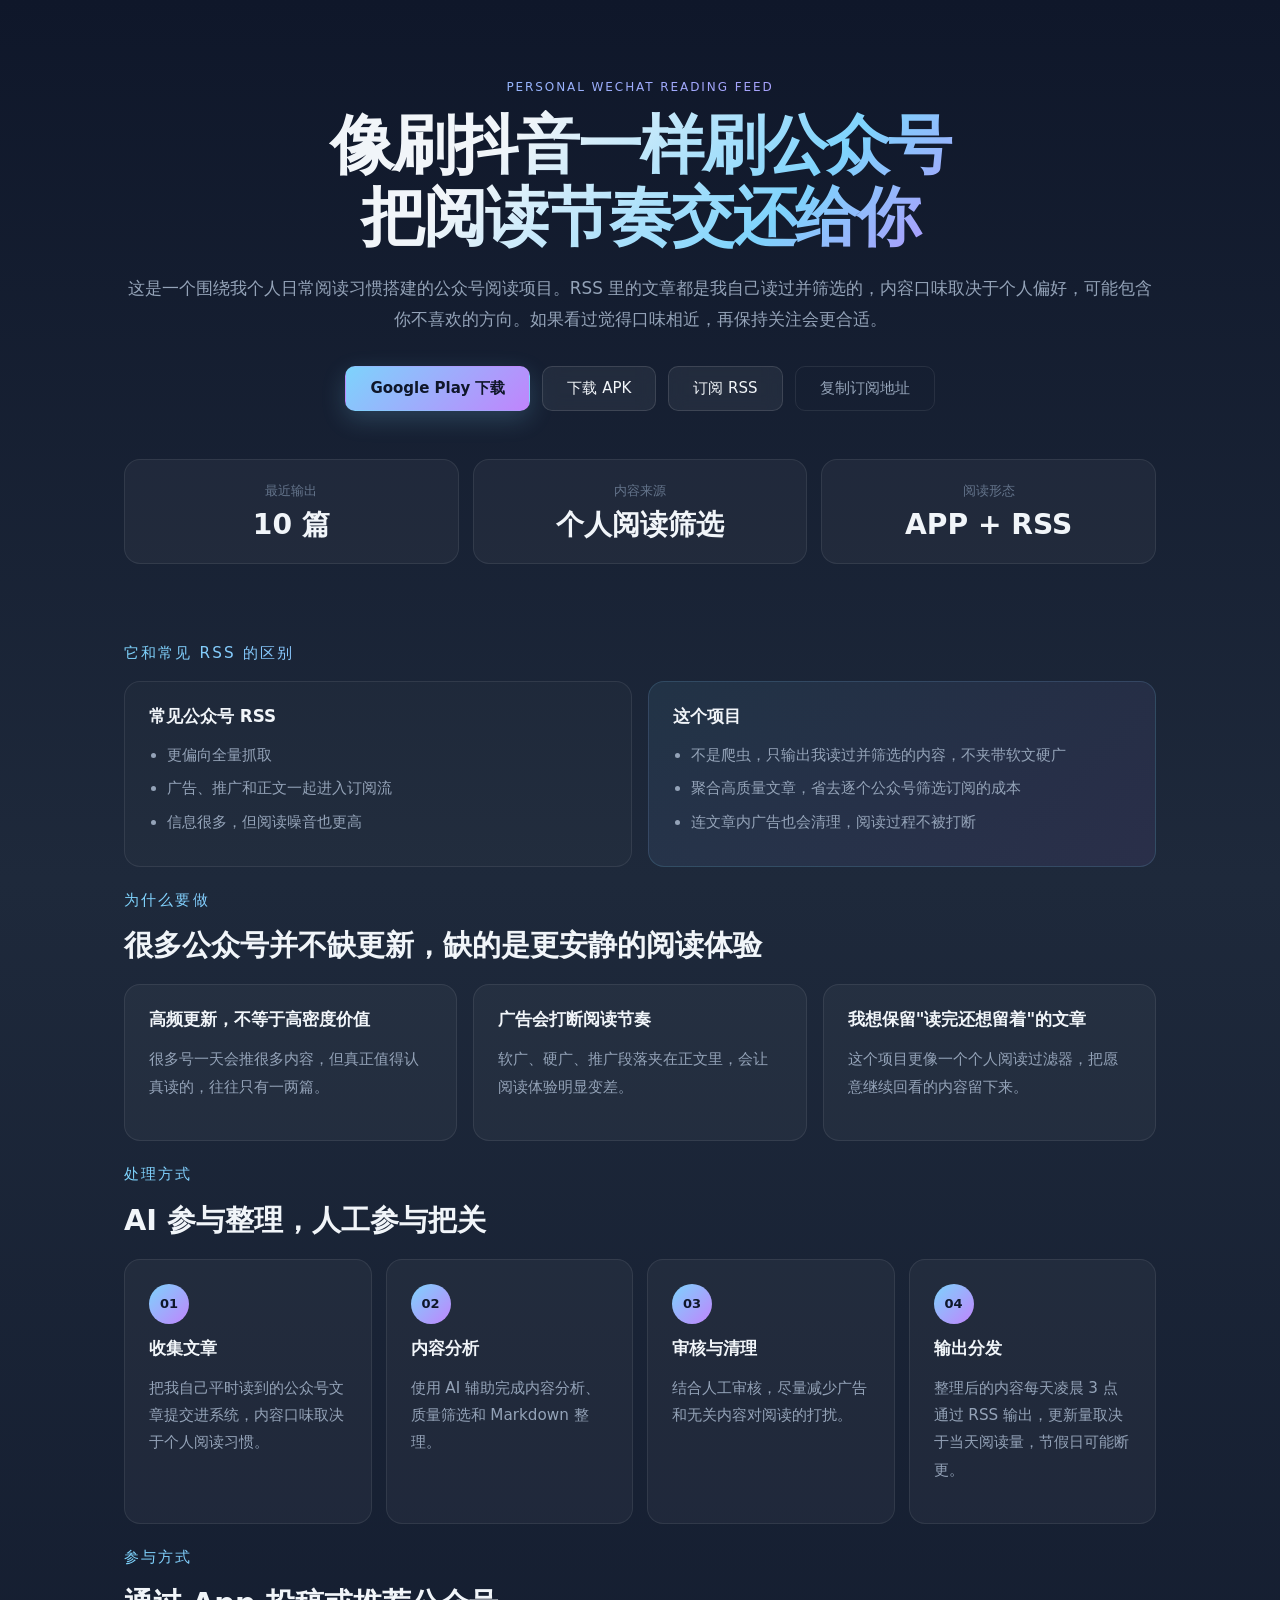
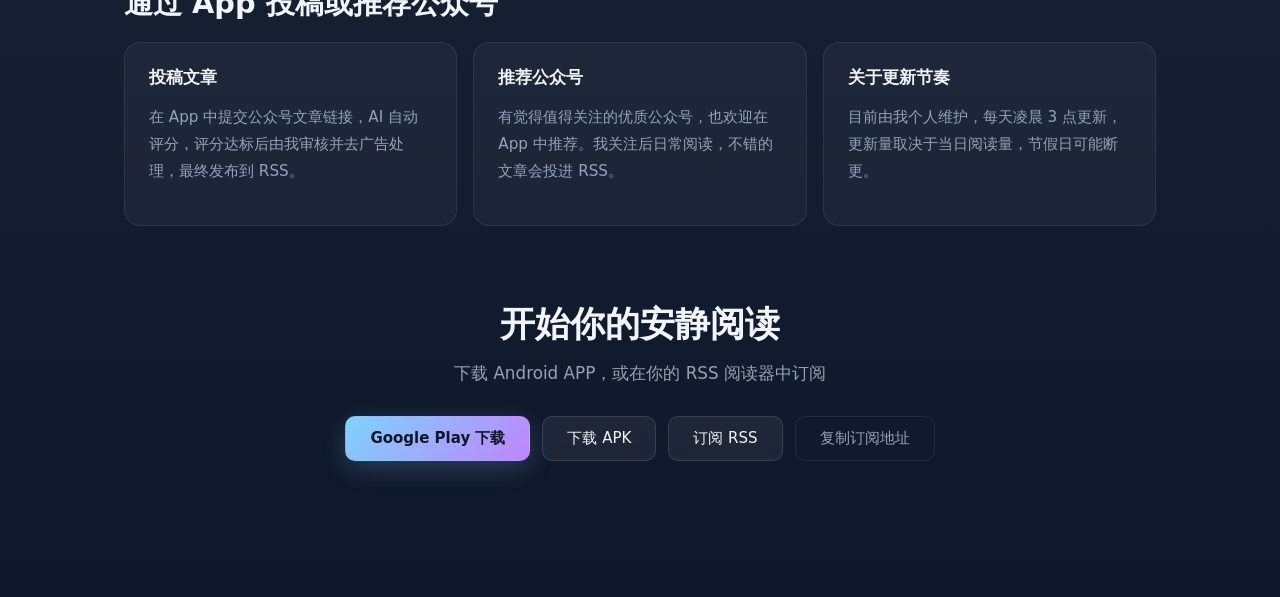
==== commit 18701cf5: "📝docs(landing): 投稿渠道从 GitHub Issue 迁移至 App README 和落地页统一移除 GitHub Issue 投稿入口，改为引导用户通过 App 投稿和推荐公众号； " ====
--- a/index.html
+++ b/index.html
@@ -109,19 +109,19 @@
       <!-- 投稿与推荐 -->
       <section class="section">
         <p class="section-label">参与方式</p>
-        <h2>可以投稿，也可以推荐公众号</h2>
+        <h2>通过 App 投稿或推荐公众号</h2>
         <div class="reason-grid">
           <article class="card">
             <h3>投稿文章</h3>
-            <p>在 <a href="https://github.com/veesong/wxa-reader/issues" target="_blank" rel="noopener">GitHub Issue</a> 中提交公众号文章链接，AI 自动评分，评分达标后由我审核并去广告处理，最终发布到 RSS。</p>
+            <p>在 App 中提交公众号文章链接，AI 自动评分，评分达标后由我审核并去广告处理，最终发布到 RSS。</p>
           </article>
           <article class="card">
             <h3>推荐公众号</h3>
-            <p>有觉得值得关注的优质公众号，也欢迎在 Issue 中推荐。我关注后日常阅读，不错的文章会投进 RSS。</p>
+            <p>有觉得值得关注的优质公众号，也欢迎在 App 中推荐。我关注后日常阅读，不错的文章会投进 RSS。</p>
           </article>
           <article class="card">
             <h3>关于更新节奏</h3>
-            <p>目前由我个人维护，每天凌晨 3 点更新，更新量取决于当日阅读量，节假日可能断更，后续会考虑开放读者投稿。</p>
+            <p>目前由我个人维护，每天凌晨 3 点更新，更新量取决于当日阅读量，节假日可能断更。</p>
           </article>
         </div>
       </section>
